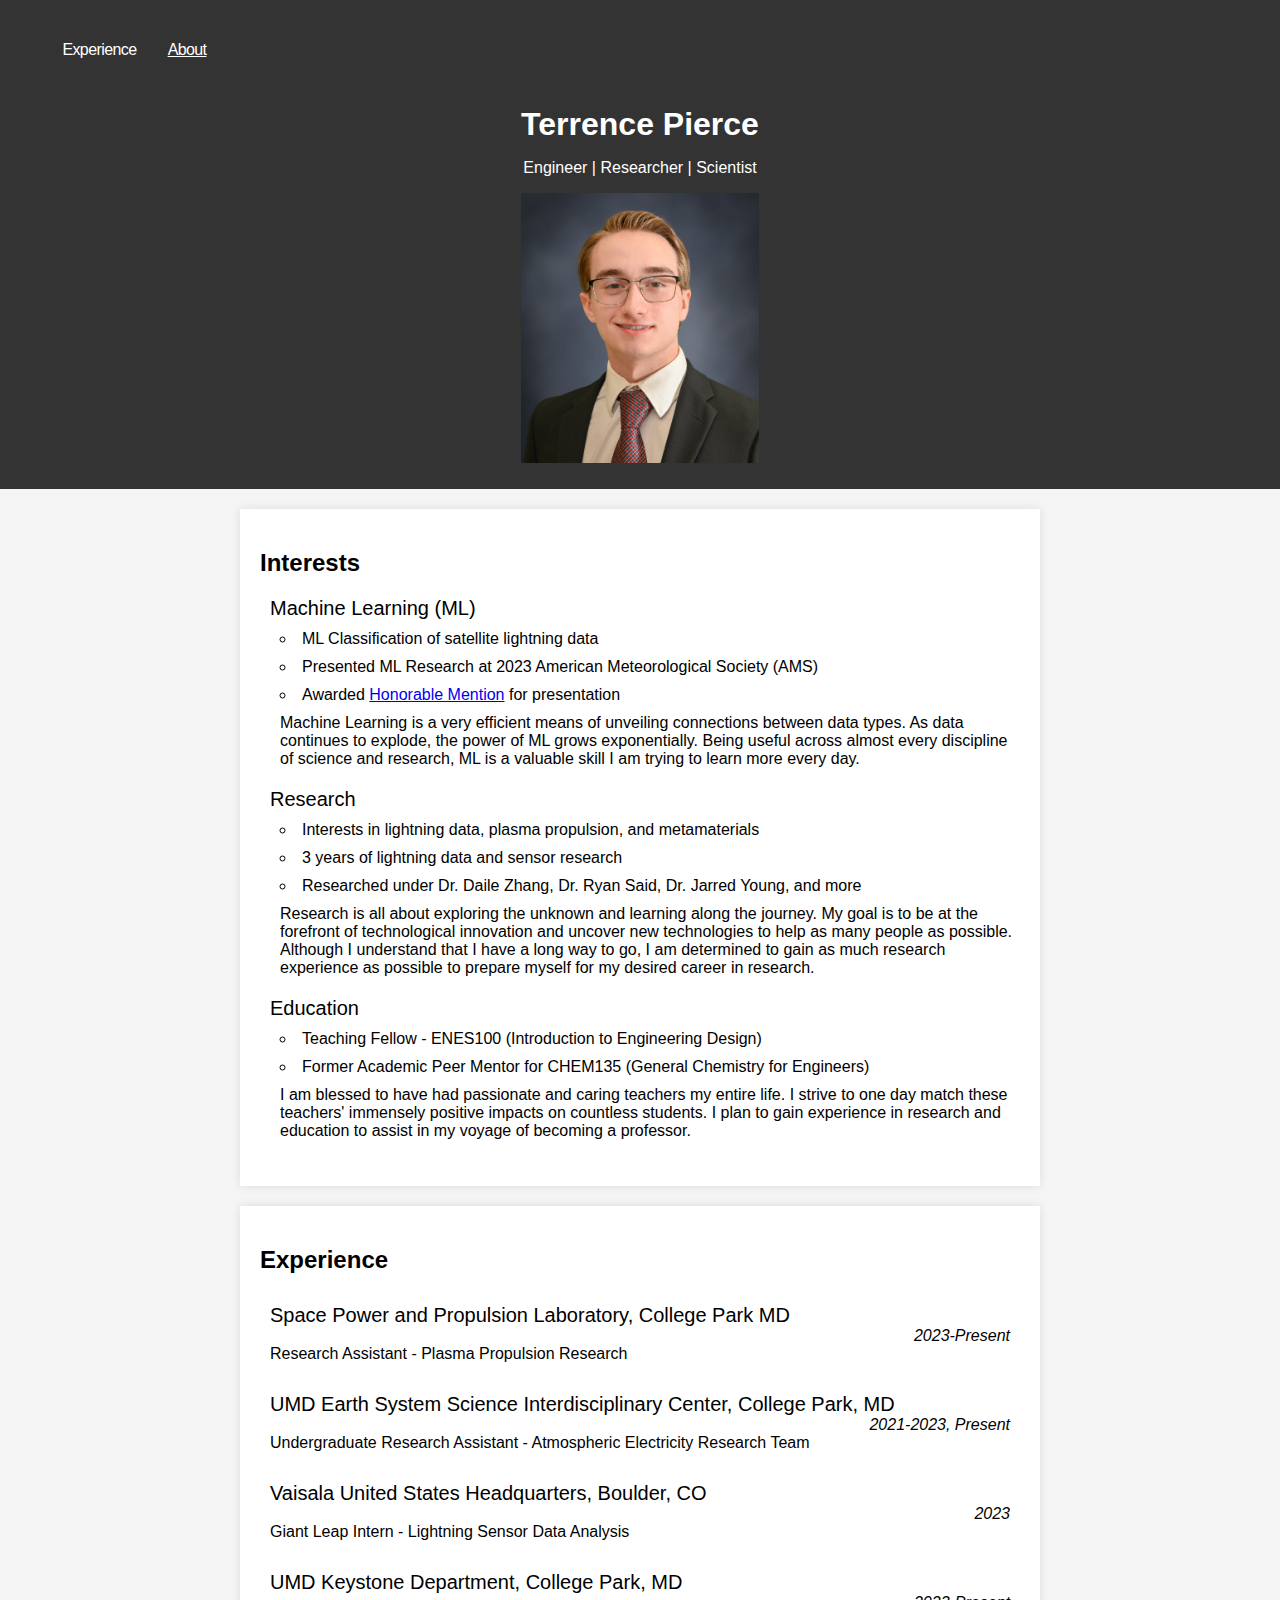
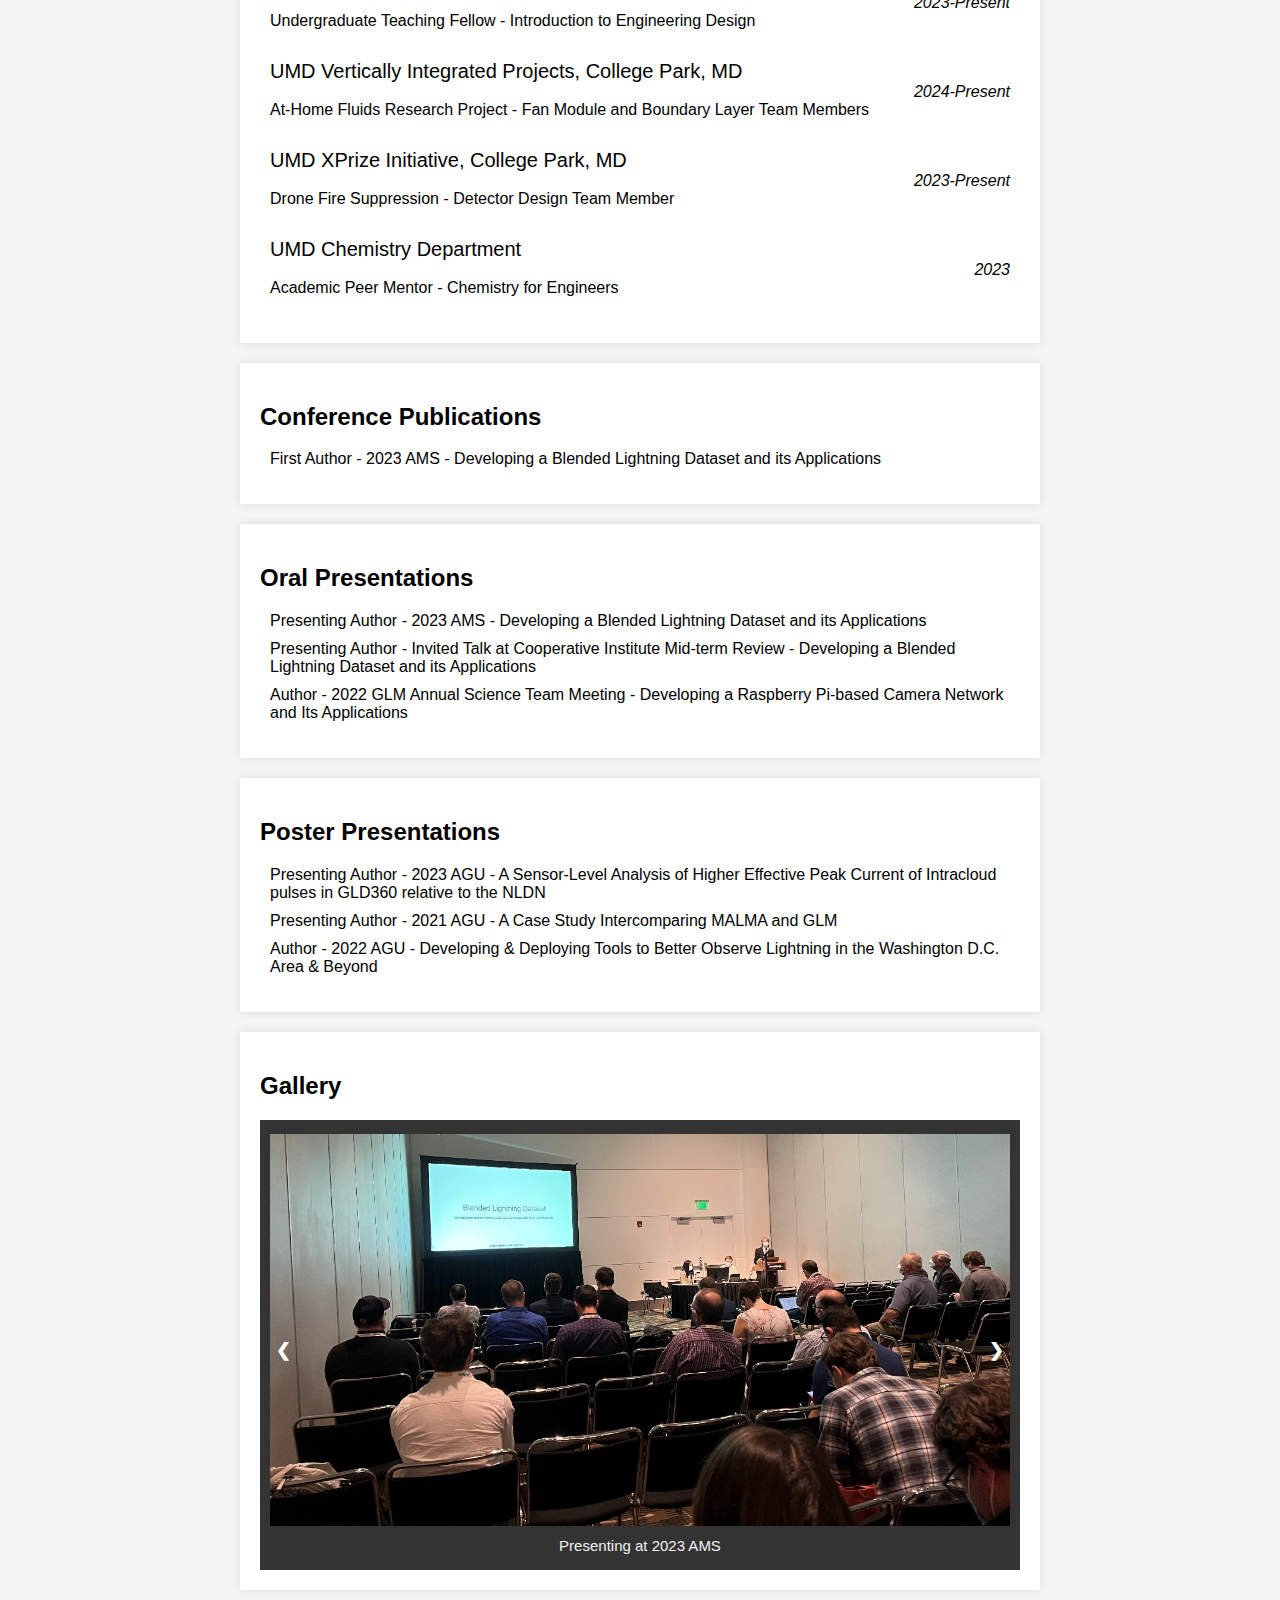
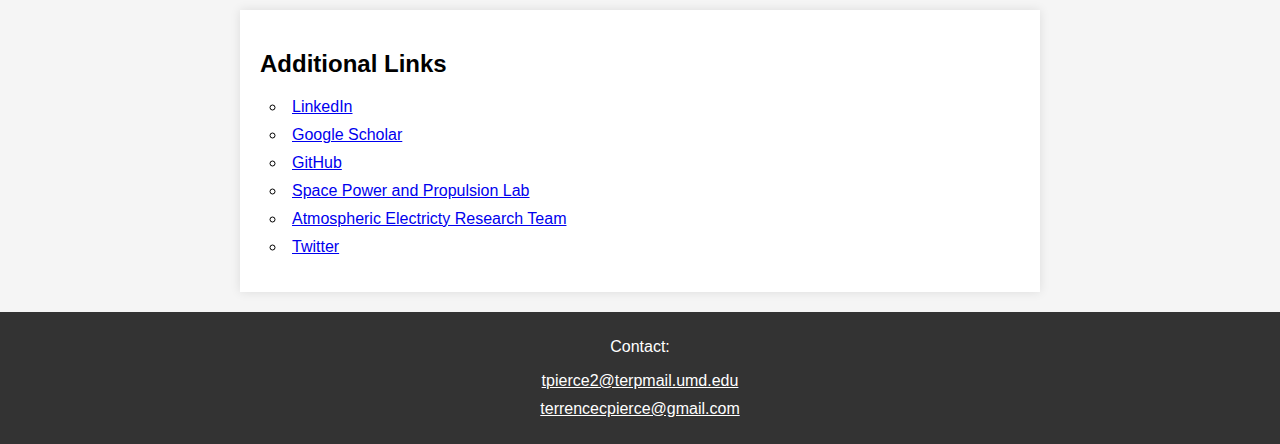
==== index.html @ 2cc537c8 "Menu" ====
<!DOCTYPE html>
<html lang="en">
    <head>
        <meta charset="UTF-8">
        <link href="Images/Lightmode_TPGear.png" rel="shortcut icon"
            type="image/x-icon" media="(prefers-color-scheme: light)">
        <link href="Images/TPGear_darkmode.png" rel="shortcut icon"
            type="image/x-icon" media="(prefers-color-scheme: dark)">

        <meta name="viewport" content="width=device-width, initial-scale=1.0">
        <link rel="stylesheet" href="styles.css">
        <title>Terrence Pierce - Home Page</title>
        <meta NAME="description"
            CONTENT="I am a researcher with 3 years of experience and over 4 years of industry-level coding experience pursuing my B.S. in Mechanical Engineering.">
        <meta property="og:site_name" content="Terrence Pierce" />
        <meta property="og:url" content="https://www.TerrencePierce.com" />
        <meta property="og:type" content="website" />
        <meta name="title" property="og:title"
            content="Terrence Pierce - Home Page" />
        <meta name="image" property="og:image"
            content="https://TerrencePierce.com/Images/Terrence-Pierce-Headshot.JPG" />
        <meta name="image" property="og:image:secure_url"
            content="https://TerrencePierce.com/Images/Terrence-Pierce-Headshot.JPG" />
        <meta property="og:image:type" content="image/png">
        <meta property="og:image:width" content="1024">
        <meta property="og:image:height" content="1024">
        <meta name="twitter:card" content="summary_large_image" />
        <!--<meta name="twitter:site" description="@username" /> -->
        <meta name="twitter:title" content="Terrence Pierce - Home Page" />
        <meta name="twitter:description"
            content="I am a researcher with 3 years of experience and over 4 years of industry-level coding experience pursuing my B.S. in Mechanical Engineering." />
        <meta name="twitter:image:src"
            content="https://TerrencePierce.com/Images/Terrence-Pierce-Headshot.JPG">
        <meta name="twitter:domain" content="https://www.TerrencePierce.com">
    </head>
    <body>

        <header>
            <div class="container">
                <div class="nav-start">
                    <nav class="menu">
                        <ul class="menu-bar">
                            <!--
                            <li>
                                <button class="nav-link dropdown-btn"
                                    data-dropdown="dropdown1"
                                    aria-haspopup="true" aria-expanded="false"
                                    aria-label="Research Projects">
                                    Research Projects
                                    <i class="bx bx-chevron-down"
                                        aria-hidden="true"></i>
                                </button>
                                <div id="dropdown1" class="dropdown">
                                    <ul role="menu">
                                        <li role="menuitem">
                                            <a class="dropdown-link"
                                                href="Research Projects/AERT.html">
                                                <div>
                                                    <span
                                                        class="dropdown-link-title">AERT</span>
                                                </div>
                                            </a>
                                        </li>
                                        <li role="menuitem">
                                            <a class="dropdown-link"
                                                href="Research Projects/Vaisala.html">
                                                <div>
                                                    <span
                                                        class="dropdown-link-title">Vaisala</span>
                                                </div>
                                            </a>
                                        </li>
                                        <li role="menuitem">
                                            <a class="dropdown-link"
                                                href="Research Projects/SPPL.html">
                                                <div>
                                                    <span
                                                        class="dropdown-link-title">SPPL</span>
                                                </div>
                                            </a>
                                        </li>
                                    </ul>

                                </div>
                            </li>
                            -->
                            <li>
                                <button class="nav-link dropdown-btn"
                                    data-dropdown="dropdown2"
                                    aria-haspopup="true" aria-expanded="false"
                                    aria-label="experience">
                                    Experience
                                    <i class="bx bx-chevron-down"
                                        aria-hidden="true"></i>
                                </button>
                                <div id="dropdown2" class="dropdown">
                                    <ul role="menu">
                                        <li>
                                            <span
                                                class="dropdown-link-title">Research Experience</span>
                                        </li>
                                        <li role="menuitem">
                                            <a class="dropdown-link"
                                                href="https://terrencepierce.com/#AERT">AERT</a>
                                        </li>
                                        <li role="menuitem">
                                            <a class="dropdown-link"
                                                href="https://terrencepierce.com/#Vaisala">Vaisala</a>
                                        </li>
                                        <li role="menuitem">
                                            <a class="dropdown-link"
                                                href="https://terrencepierce.com/#SPPL">SPPL</a>
                                        </li>
                                        <li role="menuitem">
                                            <a class="dropdown-link"
                                                href="https://terrencepierce.com/#VIP">VIP Fluids Project</a>
                                        </li>
                                        <li role="menuitem">
                                            <a class="dropdown-link"
                                                href="https://terrencepierce.com/#XPrize">XPrize</a>
                                        </li>
                                    </ul>
                                    <ul role="menu">
                                        <li>
                                            <span
                                                class="dropdown-link-title">Leadership Experience</span>
                                        </li>
                                        <li role="menuitem">
                                            <a class="dropdown-link"
                                                href="https://terrencepierce.com/#ENES100 TF">ENES100 TF</a>
                                        </li>
                                        <li role="menuitem">
                                            <a class="dropdown-link"
                                                href="https://terrencepierce.com/#AMP">CHEM135 AMP</a>
                                        </li>
                                    </ul>
                                </div>
                            </li>
                            <li><a class="nav-link" href="https://terrencepierce.com/about">About</a></li>
                        </ul>
                    </nav>
                </div>

                <div class="nav-end">
                    <button id="hamburger" aria-label="hamburger"
                        aria-haspopup="true" aria-expanded="false">
                        <!-- <i class="bx bx-menu" aria-hidden="true"></i> -->
                        <div id="menuToggle">

                            <input type="checkbox" />
                            
                            <span></span>
                            <span></span>
                            <span></span>
                    </button>
                </div>
            </div>
        </header>

        <div class="div-header">
            <h1>Terrence Pierce</h1>
            <p>Engineer | Researcher | Scientist</p>
            <img class="headshot" src="Images/Terrence-Pierce-Headshot.JPG"
                alt="Headshot">
        </div>

        <section id="interests">
            <h2>Interests</h2>
            <div class="div-container">
                <ul>
                    <li>
                        <div class="int-section">
                            <div class="int-topic section-subheader">Machine
                                Learning (ML)</div>
                            <div class="int-bullets">
                                <div class="div-container bullet-container">
                                    <ul>
                                        <li class="bullet">ML Classification of
                                            satellite lightning data</li>
                                        <li class="bullet">Presented ML Research
                                            at 2023 American Meteorological
                                            Society (AMS)</li>
                                        <li class="bullet">Awarded <a
                                                href="https://webhost.essic.umd.edu/freshman-terrence-pierce-selected-as-honorable-mention-at-the-ams/"
                                                target="_blank"
                                                rel="noopener noreferrer">Honorable
                                                Mention</a> for
                                            presentation</li>
                                    </ul>
                                </div>
                            </div>
                            <div class="int-description">Machine Learning is a
                                very efficient means of unveiling connections
                                between data types. As data continues to
                                explode, the power of ML grows exponentially.
                                Being useful across almost every discipline of
                                science and research, ML is a valuable skill I
                                am trying to learn more every day.</div>
                        </div></li>
                    <li><div class="int-section">
                            <div class="int-topic section-subheader">
                                Research</div>
                            <div class="int-bullets">
                                <div class="div-container bullet-container">
                                    <ul>
                                        <li class="bullet">Interests in
                                            lightning data, plasma propulsion,
                                            and metamaterials</li>
                                        <li class="bullet">3 years of lightning
                                            data and sensor research</li>
                                        <li class="bullet">Researched under Dr.
                                            Daile Zhang, Dr. Ryan Said, Dr.
                                            Jarred Young, and more</li>
                                    </ul>
                                </div>
                            </div>
                            <div class="int-description">
                                Research is all about exploring the unknown and
                                learning along the journey. My goal is to be at
                                the forefront of technological innovation and
                                uncover new technologies to help as many people
                                as possible. Although I understand that I have a
                                long way to go, I am determined to gain as much
                                research experience as possible to prepare
                                myself for my desired career in research.
                            </div>
                        </div></li>
                    <li><div class="int-section">
                            <div
                                class="int-topic section-subheader">Education</div>
                            <div class="int-bullets">
                                <div class="div-container bullet-container">
                                    <ul>
                                        <li class="bullet">Teaching Fellow -
                                            ENES100 (Introduction to Engineering
                                            Design)</li>
                                        <li class="bullet">Former Academic Peer
                                            Mentor for CHEM135 (General
                                            Chemistry for Engineers)</li>
                                    </ul>
                                </div>
                            </div>
                            <div class="int-description">I am blessed to have
                                had passionate and caring teachers my entire
                                life. I strive to one day match these teachers'
                                immensely positive impacts on countless
                                students. I plan to gain experience in research
                                and education to assist in my voyage of becoming
                                a professor. </div>
                        </div></li>
                </ul>
            </div>
        </section>

        <section id="experience">
            <h2>Experience</h2>
            <ul>
                <li>
                    <div class="exp-section">
                        <div class="exp-location section-subheader" id = "SPPL">Space Power
                            and Propulsion
                            Laboratory, College Park MD</div>
                        <div class="exp-date"> 2023-Present </div>
                        <div class="exp-title">Research Assistant - Plasma
                            Propulsion Research </div>
                    </div></li>
                <li>
                    <div class="exp-section">
                        <div class="exp-location section-subheader" id = "AERT">UMD Earth
                            System Science
                            Interdisciplinary Center, College
                            Park, MD</div>
                        <div class="exp-date">2021-2023, Present </div>
                        <div class="exp-title">Undergraduate Research
                            Assistant
                            - Atmospheric Electricity
                            Research Team</div></div></li>
                <li>
                    <div class="exp-section">
                        <div class="exp-location section-subheader" id = "Vaisala">Vaisala
                            United States
                            Headquarters, Boulder, CO </div>
                        <div class="exp-date">2023 </div>
                        <div class="exp-title">Giant Leap Intern - Lightning
                            Sensor
                            Data Analysis</div></div></li>
                <li><div class="exp-section">
                        <div class="exp-location section-subheader" id = "ENES100 TF">UMD
                            Keystone Department, College
                            Park, MD</div> <div
                            class="exp-date">2023-Present
                        </div>
                        <div class="exp-title">Undergraduate Teaching Fellow
                            -
                            Introduction to Engineering
                            Design </div></div></li>
                <li><div class="exp-section">
                        <div class="exp-location section-subheader" id = "VIP">UMD
                            Vertically Integrated
                            Projects, College Park, MD</div>
                        <div class="exp-date">2024-Present</div>
                        <div class="exp-title">At-Home Fluids Research
                            Project -
                            Fan
                            Module and Boundary
                            Layer Team Members</div></div></li>
                <li><div class="exp-section">
                        <div class="exp-location section-subheader" id = "XPrize">UMD
                            XPrize Initiative, College
                            Park, MD</div>
                        <div class="exp-date">2023-Present</div>
                        <div class="exp-title">Drone Fire Suppression -
                            Detector
                            Design Team Member</div></div></li>
                <li><div class="exp-section">
                        <div class="exp-location section-subheader" id = "AMP">UMD
                            Chemistry Department</div>
                        <div class="exp-date">2023</div>
                        <div class="exp-title">Academic Peer Mentor -
                            Chemistry
                            for
                            Engineers</div> </div></li>
                <!-- Add more as needed -->
            </ul>
        </section>

        <section id="Conference Publications">
            <h2>Conference Publications</h2>
            <div class="div-container">
                <ul>
                    <li>First Author - 2023 AMS - Developing a Blended Lightning
                        Dataset and its Applications</li>
                    <!-- Add more as needed -->
                </ul>
            </div>
        </section>

        <section id="Oral Presentations">
            <h2>Oral Presentations</h2>
            <div class="div-container">
                <ul>
                    <li>Presenting Author - 2023 AMS - Developing a Blended
                        Lightning Dataset and its Applications</li>
                    <li>Presenting Author - Invited Talk at Cooperative
                        Institute
                        Mid-term Review - Developing a Blended Lightning Dataset
                        and
                        its Applications</li>
                    <li>Author - 2022 GLM Annual Science Team Meeting -
                        Developing a
                        Raspberry Pi-based Camera Network and Its
                        Applications</li>
                    <!-- Add more as needed -->
                </ul>
            </div>
        </section>

        <section id="Poster Presentations">
            <h2>Poster Presentations</h2>
            <div class="div-container">
                <ul>
                    <li>Presenting Author - 2023 AGU - A Sensor-Level Analysis
                        of
                        Higher Effective Peak Current of Intracloud pulses in
                        GLD360
                        relative to the NLDN</li>
                    <li>Presenting Author - 2021 AGU - A Case Study
                        Intercomparing
                        MALMA and GLM</li>
                    <li>Author - 2022 AGU - Developing & Deploying Tools to
                        Better
                        Observe Lightning in the Washington D.C. Area &
                        Beyond</li>
                    <!-- Add more as needed -->
                </ul>
            </div>
        </section>

        <section id="gallery">
            <h2>Gallery</h2>
            <div class="slideshow-container">

                <div class="mySlides fade">
                    <div class="gallery-img-container">
                        <img class="gallery-img"
                            src="Images/terrence-pierce-presenting.jpg"></div>

                    <div class="gallery-text">Presenting at 2023 AMS</div>
                </div>

                <div class="mySlides fade">
                    <div class="gallery-img-container">

                        <img class="gallery-img"
                            src="Images/Terrence-Pierce-Motor-Working.jpg"></div>
                    <div class="gallery-text">Working on Motors for
                        OTV</div>
                </div>

                <div class="mySlides fade">
                    <div class="gallery-img-container">

                        <img class="gallery-img"
                            src="Images/Team-Elephante-Robot.jpg"></div>
                    <div class="gallery-text">Water Mission Over Terrain
                        Vehicle</div>
                </div>

                <div class="mySlides fade">
                    <div class="gallery-img-container">

                        <img class="gallery-img"
                            src="Images/Terrence-Pierce-Dynamics.jpg"></div>
                    <div class="gallery-text">Making Physical Model in
                        Dynamics</div>
                </div>

                <div class="mySlides fade">
                    <div class="gallery-img-container">
                        <img class="gallery-img"
                            src="Images/Fluids-Manometer.jpg"></div>
                    <div class="gallery-text">Reading a Manometer for Fluids
                        Research</div>
                </div>

                <a class="prev" onclick="plusSlides(-1)">❮</a>
                <a class="next" onclick="plusSlides(1)">❯</a>

            </div>
        </section>

        <section id="Additional Links">
            <h2>Additional Links</h2>
            <div class="div-container bullet-container">
                <ul>
                    <li class="bullet"><a
                            href="https://www.linkedin.com/in/terrence-pierce/"
                            target="_blank"
                            rel="noopener noreferrer">LinkedIn</a></li>
                    <li class="bullet"><a
                            href="https://scholar.google.com/citations?hl=en&user=0r4bzNEAAAAJ"
                            target="_blank" rel="noopener noreferrer">Google
                            Scholar</a><br></li>
                    <li class="bullet"><a
                            href="https://github.com/TerrenceCPierce"
                            target="_blank"
                            rel="noopener noreferrer">GitHub</a></li>
                    <li class="bullet"><a
                            href="https://sppl.umd.edu/members/pierce/"
                            target="_blank" rel="noopener noreferrer">Space
                            Power
                            and
                            Propulsion Lab</a></li>
                    <li class="bullet"><a
                            href="https://lightningdev.umd.edu/aert/Members.html"
                            target="_blank"
                            rel="noopener noreferrer">Atmospheric
                            Electricty Research Team</a></li>
                    <li class="bullet"><a
                            href="https://twitter.com/TerrenceCPierce"
                            target="_blank"
                            rel="noopener noreferrer">Twitter</a></li>
                </ul>
            </div>

            <!-- Add more as needed -->
        </section>

        <footer>
            <p>Contact:
                <ul>
                    <li><a href="#" class="crypted"
                            data-name="tpierce2"
                            data-domain="terpmail.umd"
                            data-tld="edu"
                            onclick="window.location.href = 'mailto:' + this.dataset.name + '@' + this.dataset.domain + '.' + this.dataset.tld; return false;"></a></li>

                    <li><a href="#" class="crypted"
                            data-name="terrencecpierce"
                            data-domain="gmail"
                            data-tld="com"
                            onclick="window.location.href = 'mailto:' + this.dataset.name + '@' + this.dataset.domain + '.' + this.dataset.tld; return false;"></a></li>
                </ul>
            </p>
        </footer>

    </body>
</html>

<script>
    let slideIndex = 1;
    showSlides(slideIndex);
    
    function plusSlides(n) {
      showSlides(slideIndex += n);
    }
    
    function currentSlide(n) {
      showSlides(slideIndex = n);
    }
    
    function showSlides(n) {
      let i;
      let slides = document.getElementsByClassName("mySlides");
      let dots = document.getElementsByClassName("dot");
      if (n > slides.length) {slideIndex = 1}    
      if (n < 1) {slideIndex = slides.length}
      for (i = 0; i < slides.length; i++) {
        slides[i].style.display = "none";  
      }
      for (i = 0; i < dots.length; i++) {
        dots[i].className = dots[i].className.replace(" active", "");
      }
      slides[slideIndex-1].style.display = "flex";  
      dots[slideIndex-1].className += " active";
    }
    </script>
<script>
        const dropdownBtn = document.querySelectorAll(".dropdown-btn");
const dropdown = document.querySelectorAll(".dropdown");
const hamburgerBtn = document.getElementById("hamburger");
const navMenu = document.querySelector(".menu");
const links = document.querySelectorAll(".dropdown a");

function setAriaExpandedFalse() {
  dropdownBtn.forEach((btn) => btn.setAttribute("aria-expanded", "false"));
}

function closeDropdownMenu() {
  dropdown.forEach((drop) => {
    drop.classList.remove("active");
    drop.addEventListener("click", (e) => e.stopPropagation());
  });
}

function toggleHamburger() {
  navMenu.classList.toggle("show");
}

dropdownBtn.forEach((btn) => {
  btn.addEventListener("click", function (e) {
    const dropdownIndex = e.currentTarget.dataset.dropdown;
    const dropdownElement = document.getElementById(dropdownIndex);

    dropdownElement.classList.toggle("active");
    dropdown.forEach((drop) => {
      if (drop.id !== btn.dataset["dropdown"]) {
        drop.classList.remove("active");
      }
    });
    e.stopPropagation();
    btn.setAttribute(
      "aria-expanded",
      btn.getAttribute("aria-expanded") === "false" ? "true" : "false"
    );
  });
});

// close dropdown menu when the dropdown links are clicked
links.forEach((link) =>
  link.addEventListener("click", () => {
    closeDropdownMenu();
    setAriaExpandedFalse();
    toggleHamburger();
  })
);

// close dropdown menu when you click on the document body
document.documentElement.addEventListener("click", () => {
  closeDropdownMenu();
  setAriaExpandedFalse();
});

// close dropdown when the escape key is pressed
document.addEventListener("keydown", (e) => {
  if (e.key === "Escape") {
    closeDropdownMenu();
    setAriaExpandedFalse();
  }
});

// toggle hamburger menu
hamburgerBtn.addEventListener("click", toggleHamburger);

//https://codepen.io/evavic44/pen/QWZYEPQ
    </script>
---- styles.css ----
body {
    font-family: Arial, sans-serif;
    margin: 0;
    padding: 0;
    background-color: #f5f5f5;
}

header {
    background-color: #333;
    color: white;
    text-align: center;
}

.div-header{
    background-color: #333;
    color: white;
    text-align: center;
    padding: 1em;
}

h1 {
    margin: 0;
}

section {
    max-width: 800px;
    margin: 20px auto;
    padding: 20px;
    background-color: white;
    box-shadow: 0 0 10px rgba(0, 0, 0, 0.1);
}

ul {
    list-style-type: none;
    padding: 0;
}

li {
    margin-bottom: 10px;
}

footer {
    text-align: center;
    padding: 10px;
    background-color: #333;
    color: white;
}

img {
    max-width: 100%;
    height: auto;
    margin-bottom: 10px;
}

.headshot {
    max-height: 30vh;
}

div.scroll-container {
    background-color: #333;
    overflow: auto;
    white-space: nowrap;
    padding: 10px;
    max-height: 800px;
    height: 50vh;
}

div.scroll-container img {
    padding: 10px;
    height: 100%;
}

div.exp-section {
    padding: 10px;

}

div.section-subheader {
    font-size: 1.25rem;
    font-weight: 500;
}

div.exp-date {
    font-style: italic;
    text-align: right;
}

.crypted:after {
    content: attr(data-name) "@" attr(data-domain) "." attr(data-tld);
    color: white;
    text-decoration: underline;
    text-decoration-color: rgb(255, 255, 255);

}

* {
    box-sizing: border-box
}

.mySlides {
    display: none;
    justify-content: center;
    height: 100%;
    padding: 10px;
}

img {
    vertical-align: middle;
}

/* Slideshow container */
.slideshow-container {
    width: 100%;
    max-width: 1000px;
    position: relative;
    background-color: #333;
    white-space: nowrap;
    max-height: 800px;
    height: 50vh;
}

/* Next & previous buttons */
.prev,
.next {
    cursor: pointer;
    position: absolute;
    top: 50%;
    width: auto;
    padding: 16px;
    margin-top: -22px;
    color: white;
    font-weight: bold;
    font-size: 18px;
    transition: 0.6s ease;
    border-radius: 0 3px 3px 0;
    user-select: none;
}

/* Position the "next button" to the right */
.next {
    right: 0;
    border-radius: 3px 0 0 3px;
}

/* On hover, add a black background color with a little bit see-through */
.prev:hover,
.next:hover {
    background-color: rgba(0, 0, 0, 0.8);
}

/* Caption text */
.gallery-text {
    color: #f2f2f2;
    font-size: 15px;
    padding: 8px 12px;
    position: absolute;
    bottom: 8px;
    width: 100%;
    text-align: center;
}

/* Number text (1/3 etc) */
.numbertext {
    color: #f2f2f2;
    font-size: 12px;
    padding: 8px 12px;
    position: absolute;
    top: 0;
}

/* The dots/bullets/indicators */
.dot {
    cursor: pointer;
    height: 15px;
    width: 15px;
    margin: 0 2px;
    background-color: #bbb;
    border-radius: 50%;
    display: inline-block;
    transition: background-color 0.6s ease;
}

.active,
.dot:hover {
    background-color: #717171;
}

/* Fading animation */
.fade {
    animation-name: fade;
    animation-duration: 1.5s;
}

@keyframes fade {
    from {
        opacity: .4
    }

    to {
        opacity: 1
    }
}

/* On smaller screens, decrease text size */
@media only screen and (max-width: 300px) {

    .prev,
    .next,
    .text {
        font-size: 11px
    }
}

.gallery-img {
    object-fit: contain;
    max-width: 100%;
    height: 100%;
    margin: 0;
}

.gallery-img-container{
    margin-bottom: 30px;
    text-align: center;
}

.bullet{
    list-style-type: circle;
    list-style-position: inside;

}

.div-container {
    padding-left: 10px;
}
/*
.bullet-container {
    padding-left: 25px;
}
*/

.int-topic {
    padding-bottom: 10px;
}

.int-section {
    padding-bottom: 10px
}

.int-description{
    padding-left: 10px;
}

.container {
    display: flex;
    align-items: center;
    justify-content: space-between;
    column-gap: 2rem;
    height: 90px;
    padding: 1.2rem 3rem 0rem 3rem;
  }
  
  .menu {
    position: relative;
    background: var(--white);
  }
  
  .menu-bar li:first-child .dropdown {
    flex-direction: initial;
  }
  
  .menu-bar li:first-child ul:nth-child(1) {
    border-right: var(--border);
  }
  
  .menu-bar li:nth-child(n + 2) ul:nth-child(1) {
    border-bottom: var(--border);
  }
  
  .menu-bar .dropdown-link-title {
    font-weight: 600;
  }
  
  .menu-bar .nav-link {
    font-size: 1rem;
    font-weight: 500;
    letter-spacing: -0.6px;
    padding: 0.3rem;
    min-width: 60px;
    margin: 0 0.6rem;
    background-color: #333;
    color:white;
    border-radius: 4px;
    border-color: white
  }
  
  .menu-bar .nav-link:hover,
  .dropdown-link:hover {
    color: var(--primary-color);
  }
  
  .nav-start,
  .nav-end,
  .menu-bar,
  .right-container,
  .right-container .search {
    display: flex;
    align-items: center;
  }
  
  .dropdown {
    display: flex;
    flex-direction: column;
    background-color: var(--white);
    border-radius: 10px;
    position: absolute;
    top: 36px;
    z-index: 1;
    visibility: hidden;
    opacity: 0;
    transform: scale(0.97) translateX(-5px);
    transition: 0.1s ease-in-out;
    box-shadow: var(--shadow);
  }
  
  .dropdown.active {
    visibility: visible;
    opacity: 1;
    transform: scale(1) translateX(10px);
  }
  
  .dropdown ul {
    display: flex;
    flex-direction: column;
    gap: 0.5rem;
    padding: 1.2rem;
    font-size: 0.95rem;
  }
  
  .dropdown-btn {
    display: flex;
    align-items: center;
    justify-content: space-between;
    gap: 0.15rem;
  }
  
  .dropdown-link {
    display: flex;
    gap: 0.5rem;
    padding: 0.5rem 0;
    border-radius: 7px;
    transition: 0.1s ease-in-out;
  }
  
  .dropdown-link p {
    font-size: 0.8rem;
    color: var(--medium-grey);
  }
  
  .right-container {
    display: flex;
    align-items: center;
    column-gap: 1rem;
  }
  
  .right-container .search {
    position: relative;
  }
  
  .right-container img {
    border-radius: 50%;
  }
  
  .search input {
    background-color: var(--ash);
    border: none;
    border-radius: 6px;
    padding: 0.7rem;
    padding-left: 2.4rem;
    font-size: 16px;
    width: 100%;
    border: var(--border);
  }
  
  .search .bx-search {
    position: absolute;
    left: 10px;
    top: 50%;
    font-size: 1.3rem;
    transform: translateY(-50%);
    opacity: 0.6;
  }
  
  #hamburger {
    display: none;
    padding: 0.1rem;
    margin-left: 1rem;
    font-size: 1.9rem;
  }
  
  @media (max-width: 1100px) {
    #hamburger {
      display: block;
    }
  
    .container {
      padding: 1.2rem;
    }
  
    .menu {
      display: none;
      position: absolute;
      top: 87px;
      left: 0;
      min-height: 100vh;
      width: 100vw;
    }
  
    .menu-bar li:first-child ul:nth-child(1) {
      border-right: none;
      border-bottom: var(--border);
    }
  
    .dropdown {
      display: none;
      min-width: 100%;
      border: none !important;
      border-radius: 5px;
      position: static;
      top: 0;
      left: 0;
      visibility: visible;
      opacity: 1;
      transform: none;
      box-shadow: none;
    }
  
    .menu.show,
    .dropdown.active {
      display: block;
    }
  
    .dropdown ul {
      padding-left: 0.3rem;
    }
  
    .menu-bar {
      display: flex;
      flex-direction: column;
      align-items: stretch;
      row-gap: 1rem;
      padding: 0rem 1rem 0rem 1rem;
      margin: 0px;
      background-color: #333;
    }
  
    .menu-bar .nav-link {
      display: flex;
      justify-content: space-between;
      width: 100%;
      font-weight: 600;
      font-size: 1.2rem;
      margin: 0;
    }
  
    .menu-bar li:first-child .dropdown {
      min-width: 100%;
    }
  
    .menu-bar > li:not(:last-child) {
      padding-bottom: 0.5rem;
      border-bottom: var(--border);
    }
  }
  
  @media (max-width: 600px) {
    .right-container {
      display: none;
    }
  }

  button {
    border: none;
    background-color: transparent;
    cursor: pointer;
    color: inherit;
  }
  
  .btn {
    display: block;
    background-color: var(--primary-color);
    color: var(--white);
    text-align: center;
    padding: 0.6rem 1.4rem;
    font-size: 1rem;
    font-weight: 500;
    border-radius: 5px;
  }
  
  .icon {
    padding: 0.5rem;
    background-color: var(--light-grey);
    border-radius: 10px;
  }
  
  .logo {
    margin-right: 1.5rem;
  }
  
  #nav-menu {
    border-bottom: var(--border);
  }

  li[role = menuitem]{
    background-color: white;
    border-radius: 4px;
    padding: 5px;
  }

  .dropdown{
    background-color: #333;
  }

  #menuToggle span
{
  display: block;
  width: 33px;
  height: 4px;
  margin-bottom: 5px;
  position: relative;
  
  background: white;
  border-radius: 3px;
  
  z-index: 1;
  
  transform-origin: 4px 0px;
  
  transition: transform 0.5s cubic-bezier(0.77,0.2,0.05,1.0),
              background 0.5s cubic-bezier(0.77,0.2,0.05,1.0),
              opacity 0.55s ease;
}

#menuToggle span:first-child
{
  transform-origin: 0% 0%;
}

#menuToggle span:nth-last-child(2)
{
  transform-origin: 0% 100%;
}

/* 
 * Transform all the slices of hamburger
 * into a crossmark.
 */
#menuToggle input:checked ~ span
{
  opacity: 1;
  transform: rotate(45deg) translate(-14px, -14px);
  background: white;
}

/*
 * But let's hide the middle one.
 */
#menuToggle input:checked ~ span:nth-last-child(3)
{
  opacity: 0;
  transform: rotate(0deg) scale(0.2, 0.2);
}

/*
 * Ohyeah and the last one should go the other direction
 */
#menuToggle input:checked ~ span:nth-last-child(2)
{
  transform: rotate(-45deg) translate(-5px, 7px);
}

#menuToggle input
{
  display: block;
  width: 32px;
  height: 32px;
  position: absolute;
  top: 1.2rem;
  right: 1rem;
  
  cursor: pointer;
  
  opacity: 0; /* hide this */
  z-index: 2; /* and place it over the hamburger */
  
  -webkit-touch-callout: none;
}
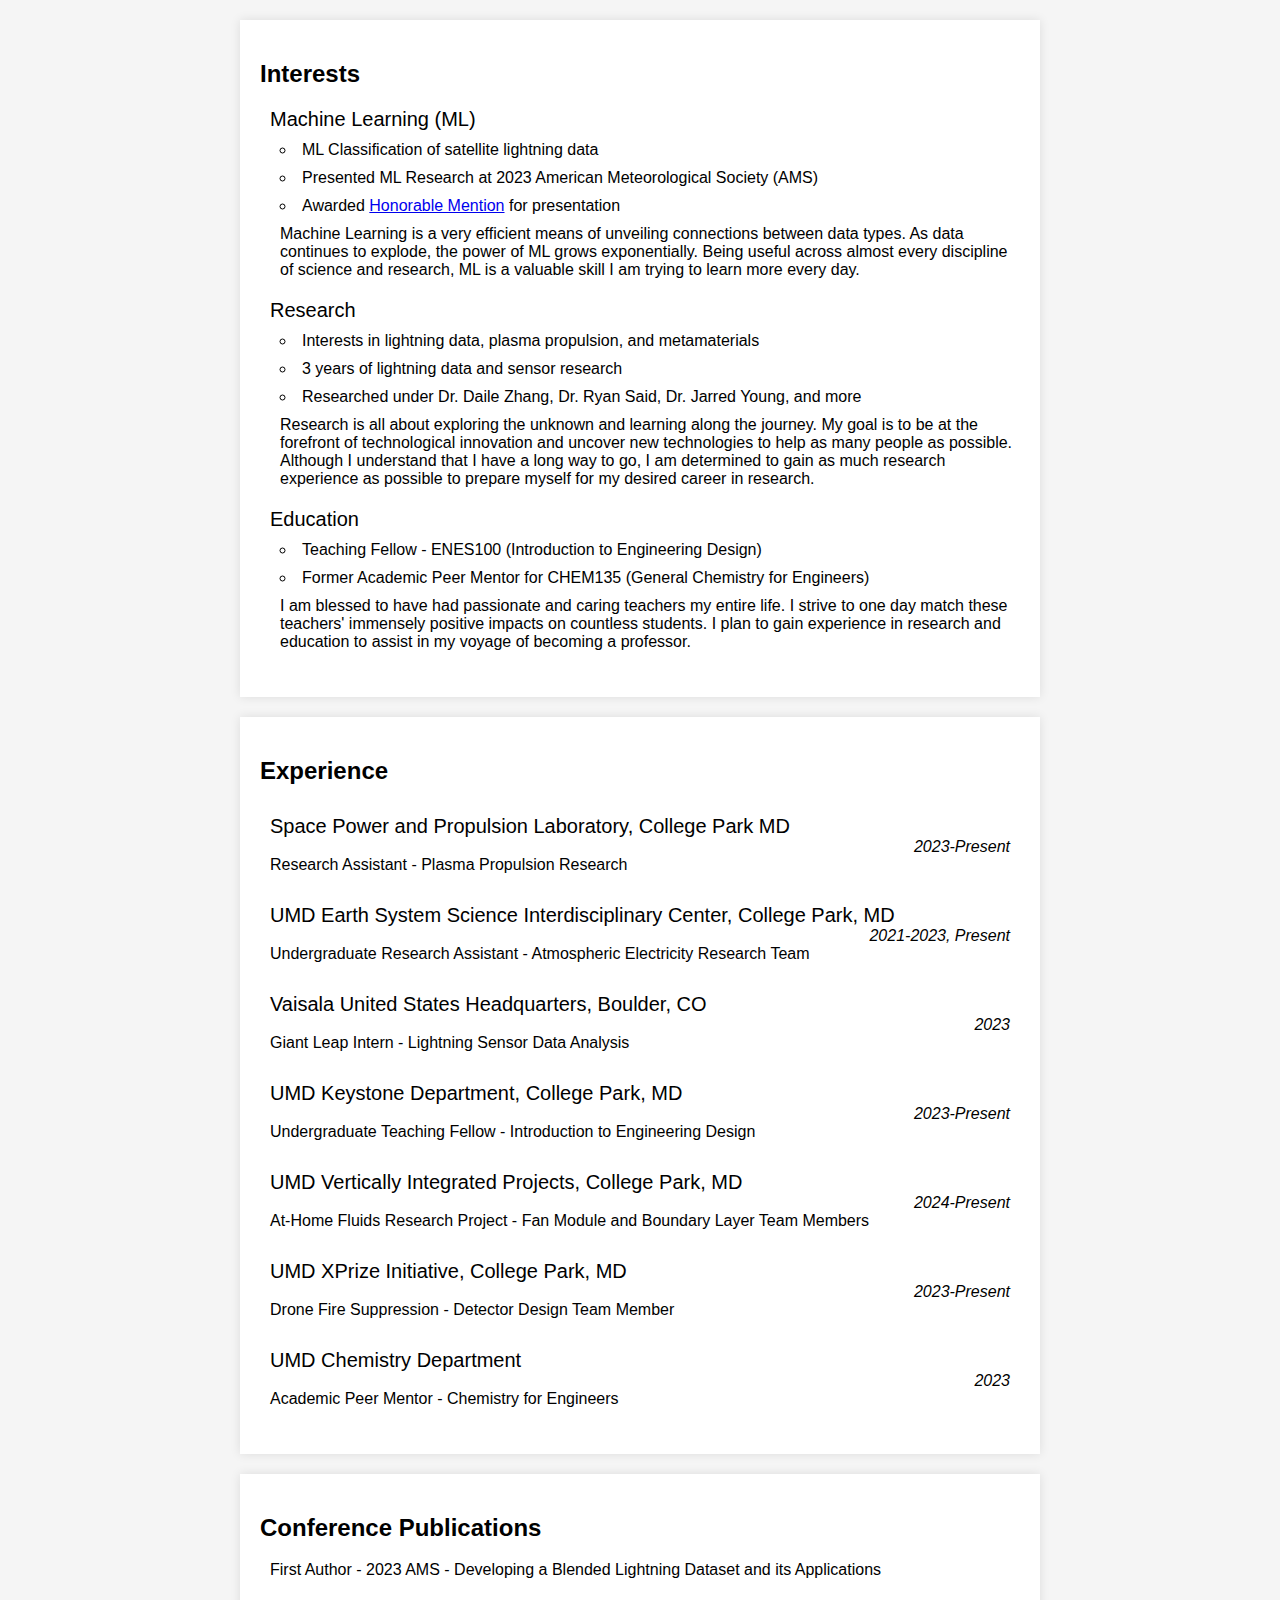
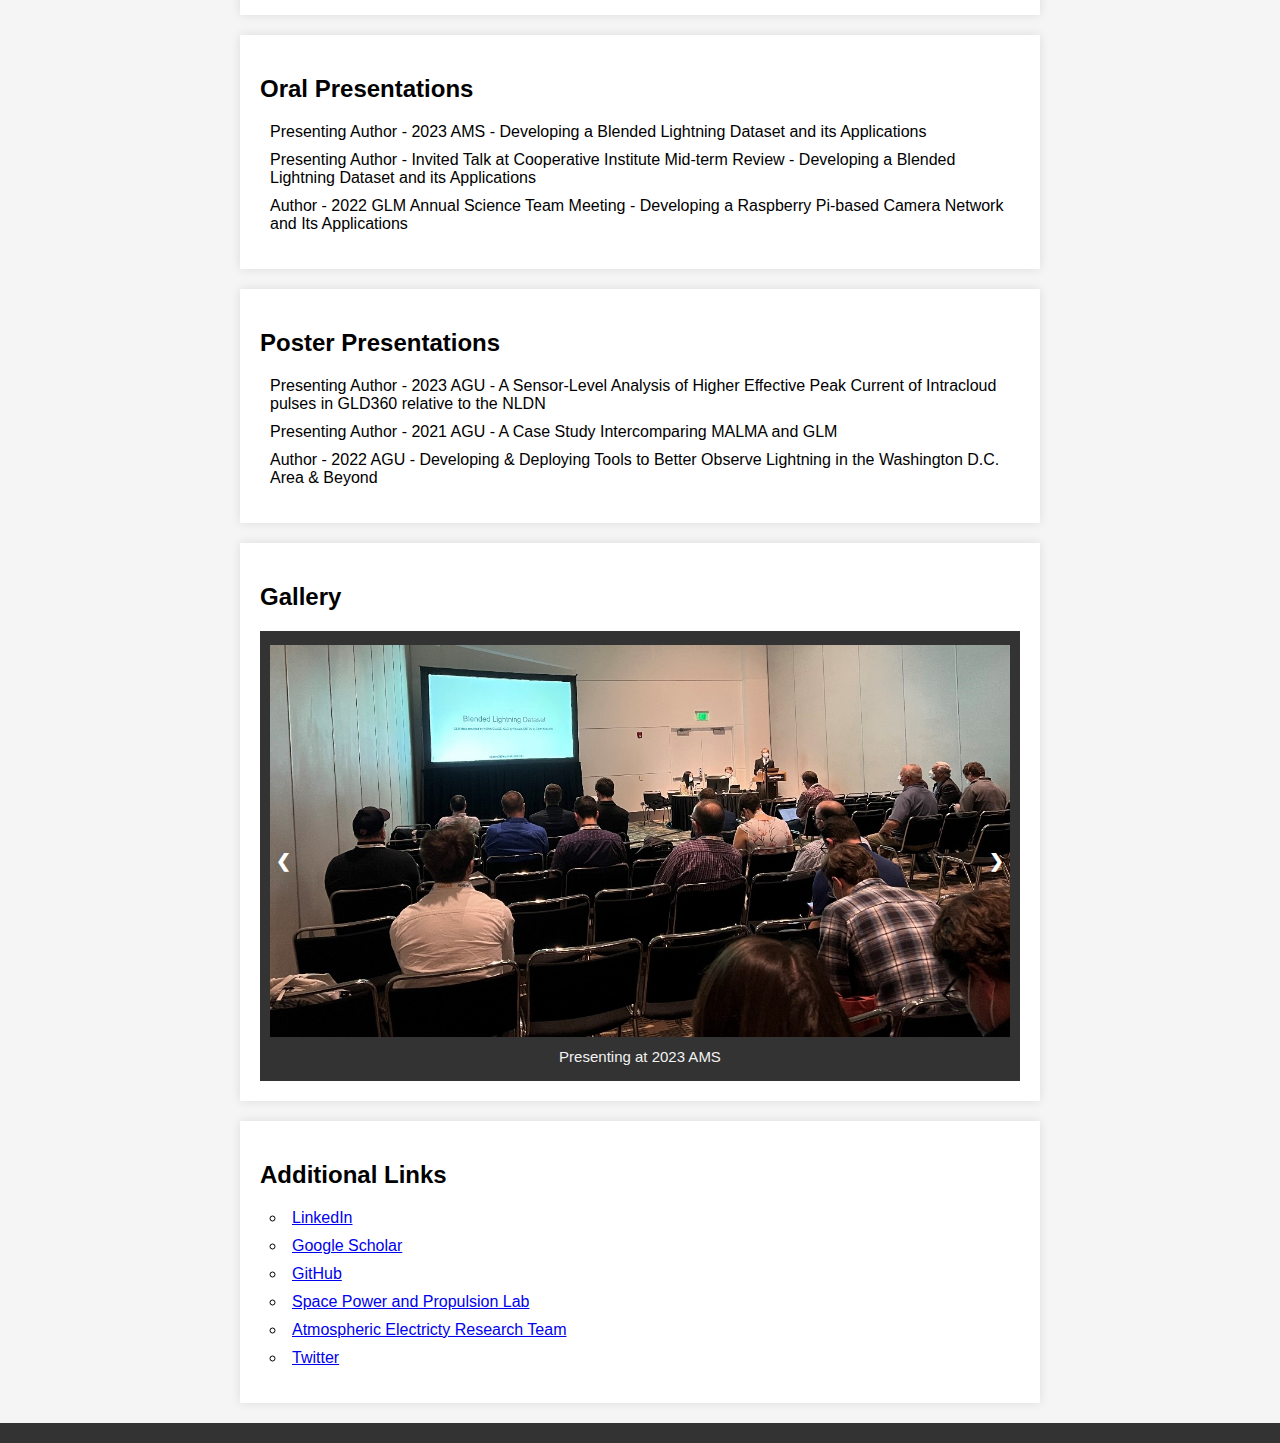
==== commit e06fcf74: "modular loading bug fix" ====
--- a/index.html
+++ b/index.html
@@ -1,6 +1,16 @@
 <!DOCTYPE html>
 <html lang="en">
     <head>
+        <title>Terrence Pierce - Home Page</title>
+        <meta property="og:site_name" content="Terrence Pierce" />
+        <meta name="title" property="og:title"
+        content="Terrence Pierce - Home Page" />
+        <meta name="twitter:title" content="Terrence Pierce - Home Page" />
+        <meta NAME="description"
+            CONTENT="I am a researcher with 3 years of experience and over 4 years of industry-level coding experience pursuing my B.S. in Mechanical Engineering.">
+        <meta name="twitter:description"
+            content="I am a researcher with 3 years of experience and over 4 years of industry-level coding experience pursuing my B.S. in Mechanical Engineering." />
+
         <meta charset="UTF-8">
         <link href="Images/Lightmode_TPGear.png" rel="shortcut icon"
             type="image/x-icon" media="(prefers-color-scheme: light)">
@@ -9,14 +19,8 @@
 
         <meta name="viewport" content="width=device-width, initial-scale=1.0">
         <link rel="stylesheet" href="styles.css">
-        <title>Terrence Pierce - Home Page</title>
-        <meta NAME="description"
-            CONTENT="I am a researcher with 3 years of experience and over 4 years of industry-level coding experience pursuing my B.S. in Mechanical Engineering.">
-        <meta property="og:site_name" content="Terrence Pierce" />
         <meta property="og:url" content="https://www.TerrencePierce.com" />
         <meta property="og:type" content="website" />
-        <meta name="title" property="og:title"
-            content="Terrence Pierce - Home Page" />
         <meta name="image" property="og:image"
             content="https://TerrencePierce.com/Images/Terrence-Pierce-Headshot.JPG" />
         <meta name="image" property="og:image:secure_url"
@@ -26,143 +30,14 @@
         <meta property="og:image:height" content="1024">
         <meta name="twitter:card" content="summary_large_image" />
         <!--<meta name="twitter:site" description="@username" /> -->
-        <meta name="twitter:title" content="Terrence Pierce - Home Page" />
-        <meta name="twitter:description"
-            content="I am a researcher with 3 years of experience and over 4 years of industry-level coding experience pursuing my B.S. in Mechanical Engineering." />
         <meta name="twitter:image:src"
             content="https://TerrencePierce.com/Images/Terrence-Pierce-Headshot.JPG">
         <meta name="twitter:domain" content="https://www.TerrencePierce.com">
     </head>
     <body>
 
-        <header>
-            <div class="container">
-                <div class="nav-start">
-                    <nav class="menu">
-                        <ul class="menu-bar">
-                            <!--
-                            <li>
-                                <button class="nav-link dropdown-btn"
-                                    data-dropdown="dropdown1"
-                                    aria-haspopup="true" aria-expanded="false"
-                                    aria-label="Research Projects">
-                                    Research Projects
-                                    <i class="bx bx-chevron-down"
-                                        aria-hidden="true"></i>
-                                </button>
-                                <div id="dropdown1" class="dropdown">
-                                    <ul role="menu">
-                                        <li role="menuitem">
-                                            <a class="dropdown-link"
-                                                href="Research Projects/AERT.html">
-                                                <div>
-                                                    <span
-                                                        class="dropdown-link-title">AERT</span>
-                                                </div>
-                                            </a>
-                                        </li>
-                                        <li role="menuitem">
-                                            <a class="dropdown-link"
-                                                href="Research Projects/Vaisala.html">
-                                                <div>
-                                                    <span
-                                                        class="dropdown-link-title">Vaisala</span>
-                                                </div>
-                                            </a>
-                                        </li>
-                                        <li role="menuitem">
-                                            <a class="dropdown-link"
-                                                href="Research Projects/SPPL.html">
-                                                <div>
-                                                    <span
-                                                        class="dropdown-link-title">SPPL</span>
-                                                </div>
-                                            </a>
-                                        </li>
-                                    </ul>
-
-                                </div>
-                            </li>
-                            -->
-                            <li>
-                                <button class="nav-link dropdown-btn"
-                                    data-dropdown="dropdown2"
-                                    aria-haspopup="true" aria-expanded="false"
-                                    aria-label="experience">
-                                    Experience
-                                    <i class="bx bx-chevron-down"
-                                        aria-hidden="true"></i>
-                                </button>
-                                <div id="dropdown2" class="dropdown">
-                                    <ul role="menu">
-                                        <li>
-                                            <span
-                                                class="dropdown-link-title">Research Experience</span>
-                                        </li>
-                                        <li role="menuitem">
-                                            <a class="dropdown-link"
-                                                href="https://terrencepierce.com/#AERT">AERT</a>
-                                        </li>
-                                        <li role="menuitem">
-                                            <a class="dropdown-link"
-                                                href="https://terrencepierce.com/#Vaisala">Vaisala</a>
-                                        </li>
-                                        <li role="menuitem">
-                                            <a class="dropdown-link"
-                                                href="https://terrencepierce.com/#SPPL">SPPL</a>
-                                        </li>
-                                        <li role="menuitem">
-                                            <a class="dropdown-link"
-                                                href="https://terrencepierce.com/#VIP">VIP Fluids Project</a>
-                                        </li>
-                                        <li role="menuitem">
-                                            <a class="dropdown-link"
-                                                href="https://terrencepierce.com/#XPrize">XPrize</a>
-                                        </li>
-                                    </ul>
-                                    <ul role="menu">
-                                        <li>
-                                            <span
-                                                class="dropdown-link-title">Leadership Experience</span>
-                                        </li>
-                                        <li role="menuitem">
-                                            <a class="dropdown-link"
-                                                href="https://terrencepierce.com/#ENES100 TF">ENES100 TF</a>
-                                        </li>
-                                        <li role="menuitem">
-                                            <a class="dropdown-link"
-                                                href="https://terrencepierce.com/#AMP">CHEM135 AMP</a>
-                                        </li>
-                                    </ul>
-                                </div>
-                            </li>
-                            <li><a class="nav-link" href="https://terrencepierce.com/about">About</a></li>
-                        </ul>
-                    </nav>
-                </div>
-
-                <div class="nav-end">
-                    <button id="hamburger" aria-label="hamburger"
-                        aria-haspopup="true" aria-expanded="false">
-                        <!-- <i class="bx bx-menu" aria-hidden="true"></i> -->
-                        <div id="menuToggle">
-
-                            <input type="checkbox" />
-                            
-                            <span></span>
-                            <span></span>
-                            <span></span>
-                    </button>
-                </div>
-            </div>
-        </header>
-
-        <div class="div-header">
-            <h1>Terrence Pierce</h1>
-            <p>Engineer | Researcher | Scientist</p>
-            <img class="headshot" src="Images/Terrence-Pierce-Headshot.JPG"
-                alt="Headshot">
-        </div>
+        <div id="app-header"></div>
+        <script src="https://TerrencePierce.com/header.js"></script>
 
         <section id="interests">
             <h2>Interests</h2>
@@ -257,7 +132,8 @@
             <ul>
                 <li>
                     <div class="exp-section">
-                        <div class="exp-location section-subheader" id = "SPPL">Space Power
+                        <div class="exp-location section-subheader"
+                            id="SPPL">Space Power
                             and Propulsion
                             Laboratory, College Park MD</div>
                         <div class="exp-date"> 2023-Present </div>
@@ -266,7 +142,8 @@
                     </div></li>
                 <li>
                     <div class="exp-section">
-                        <div class="exp-location section-subheader" id = "AERT">UMD Earth
+                        <div class="exp-location section-subheader"
+                            id="AERT">UMD Earth
                             System Science
                             Interdisciplinary Center, College
                             Park, MD</div>
@@ -277,7 +154,8 @@
                             Research Team</div></div></li>
                 <li>
                     <div class="exp-section">
-                        <div class="exp-location section-subheader" id = "Vaisala">Vaisala
+                        <div class="exp-location section-subheader"
+                            id="Vaisala">Vaisala
                             United States
                             Headquarters, Boulder, CO </div>
                         <div class="exp-date">2023 </div>
@@ -285,7 +163,8 @@
                             Sensor
                             Data Analysis</div></div></li>
                 <li><div class="exp-section">
-                        <div class="exp-location section-subheader" id = "ENES100 TF">UMD
+                        <div class="exp-location section-subheader"
+                            id="ENES100 TF">UMD
                             Keystone Department, College
                             Park, MD</div> <div
                             class="exp-date">2023-Present
@@ -295,7 +174,7 @@
                             Introduction to Engineering
                             Design </div></div></li>
                 <li><div class="exp-section">
-                        <div class="exp-location section-subheader" id = "VIP">UMD
+                        <div class="exp-location section-subheader" id="VIP">UMD
                             Vertically Integrated
                             Projects, College Park, MD</div>
                         <div class="exp-date">2024-Present</div>
@@ -305,7 +184,8 @@
                             Module and Boundary
                             Layer Team Members</div></div></li>
                 <li><div class="exp-section">
-                        <div class="exp-location section-subheader" id = "XPrize">UMD
+                        <div class="exp-location section-subheader"
+                            id="XPrize">UMD
                             XPrize Initiative, College
                             Park, MD</div>
                         <div class="exp-date">2023-Present</div>
@@ -313,7 +193,7 @@
                             Detector
                             Design Team Member</div></div></li>
                 <li><div class="exp-section">
-                        <div class="exp-location section-subheader" id = "AMP">UMD
+                        <div class="exp-location section-subheader" id="AMP">UMD
                             Chemistry Department</div>
                         <div class="exp-date">2023</div>
                         <div class="exp-title">Academic Peer Mentor -
@@ -466,121 +346,37 @@
             <!-- Add more as needed -->
         </section>
 
-        <footer>
-            <p>Contact:
-                <ul>
-                    <li><a href="#" class="crypted"
-                            data-name="tpierce2"
-                            data-domain="terpmail.umd"
-                            data-tld="edu"
-                            onclick="window.location.href = 'mailto:' + this.dataset.name + '@' + this.dataset.domain + '.' + this.dataset.tld; return false;"></a></li>
-
-                    <li><a href="#" class="crypted"
-                            data-name="terrencecpierce"
-                            data-domain="gmail"
-                            data-tld="com"
-                            onclick="window.location.href = 'mailto:' + this.dataset.name + '@' + this.dataset.domain + '.' + this.dataset.tld; return false;"></a></li>
-                </ul>
-            </p>
-        </footer>
-
+        <footer id="app-footer"></footer>
+        <script async src="https://TerrencePierce.com/footer.js"></script>
+        <script defer>
+            let slideIndex = 1;
+            showSlides(slideIndex);
+            
+            function plusSlides(n) {
+              showSlides(slideIndex += n);
+            }
+            
+            function currentSlide(n) {
+              showSlides(slideIndex = n);
+            }
+            
+            function showSlides(n) {
+              let i;
+              let slides = document.getElementsByClassName("mySlides");
+              let dots = document.getElementsByClassName("dot");
+              if (n > slides.length) {slideIndex = 1}    
+              if (n < 1) {slideIndex = slides.length}
+              for (i = 0; i < slides.length; i++) {
+                slides[i].style.display = "none";  
+              }
+              for (i = 0; i < dots.length; i++) {
+                dots[i].className = dots[i].className.replace(" active", "");
+              }
+              slides[slideIndex-1].style.display = "flex";  
+              dots[slideIndex-1].className += " active";
+            }
+            </script>
+        <script src="https://TerrencePierce.com/headerFunc.js" defer></script>
     </body>
 </html>
 
-<script>
-    let slideIndex = 1;
-    showSlides(slideIndex);
-    
-    function plusSlides(n) {
-      showSlides(slideIndex += n);
-    }
-    
-    function currentSlide(n) {
-      showSlides(slideIndex = n);
-    }
-    
-    function showSlides(n) {
-      let i;
-      let slides = document.getElementsByClassName("mySlides");
-      let dots = document.getElementsByClassName("dot");
-      if (n > slides.length) {slideIndex = 1}    
-      if (n < 1) {slideIndex = slides.length}
-      for (i = 0; i < slides.length; i++) {
-        slides[i].style.display = "none";  
-      }
-      for (i = 0; i < dots.length; i++) {
-        dots[i].className = dots[i].className.replace(" active", "");
-      }
-      slides[slideIndex-1].style.display = "flex";  
-      dots[slideIndex-1].className += " active";
-    }
-    </script>
-<script>
-        const dropdownBtn = document.querySelectorAll(".dropdown-btn");
-const dropdown = document.querySelectorAll(".dropdown");
-const hamburgerBtn = document.getElementById("hamburger");
-const navMenu = document.querySelector(".menu");
-const links = document.querySelectorAll(".dropdown a");
-
-function setAriaExpandedFalse() {
-  dropdownBtn.forEach((btn) => btn.setAttribute("aria-expanded", "false"));
-}
-
-function closeDropdownMenu() {
-  dropdown.forEach((drop) => {
-    drop.classList.remove("active");
-    drop.addEventListener("click", (e) => e.stopPropagation());
-  });
-}
-
-function toggleHamburger() {
-  navMenu.classList.toggle("show");
-}
-
-dropdownBtn.forEach((btn) => {
-  btn.addEventListener("click", function (e) {
-    const dropdownIndex = e.currentTarget.dataset.dropdown;
-    const dropdownElement = document.getElementById(dropdownIndex);
-
-    dropdownElement.classList.toggle("active");
-    dropdown.forEach((drop) => {
-      if (drop.id !== btn.dataset["dropdown"]) {
-        drop.classList.remove("active");
-      }
-    });
-    e.stopPropagation();
-    btn.setAttribute(
-      "aria-expanded",
-      btn.getAttribute("aria-expanded") === "false" ? "true" : "false"
-    );
-  });
-});
-
-// close dropdown menu when the dropdown links are clicked
-links.forEach((link) =>
-  link.addEventListener("click", () => {
-    closeDropdownMenu();
-    setAriaExpandedFalse();
-    toggleHamburger();
-  })
-);
-
-// close dropdown menu when you click on the document body
-document.documentElement.addEventListener("click", () => {
-  closeDropdownMenu();
-  setAriaExpandedFalse();
-});
-
-// close dropdown when the escape key is pressed
-document.addEventListener("keydown", (e) => {
-  if (e.key === "Escape") {
-    closeDropdownMenu();
-    setAriaExpandedFalse();
-  }
-});
-
-// toggle hamburger menu
-hamburgerBtn.addEventListener("click", toggleHamburger);
-
-//https://codepen.io/evavic44/pen/QWZYEPQ
-    </script>--- a/styles.css
+++ b/styles.css
@@ -581,7 +581,7 @@
 #menuToggle input
 {
   display: block;
-  width: 32px;
+  width: 40px;
   height: 32px;
   position: absolute;
   top: 1.2rem;
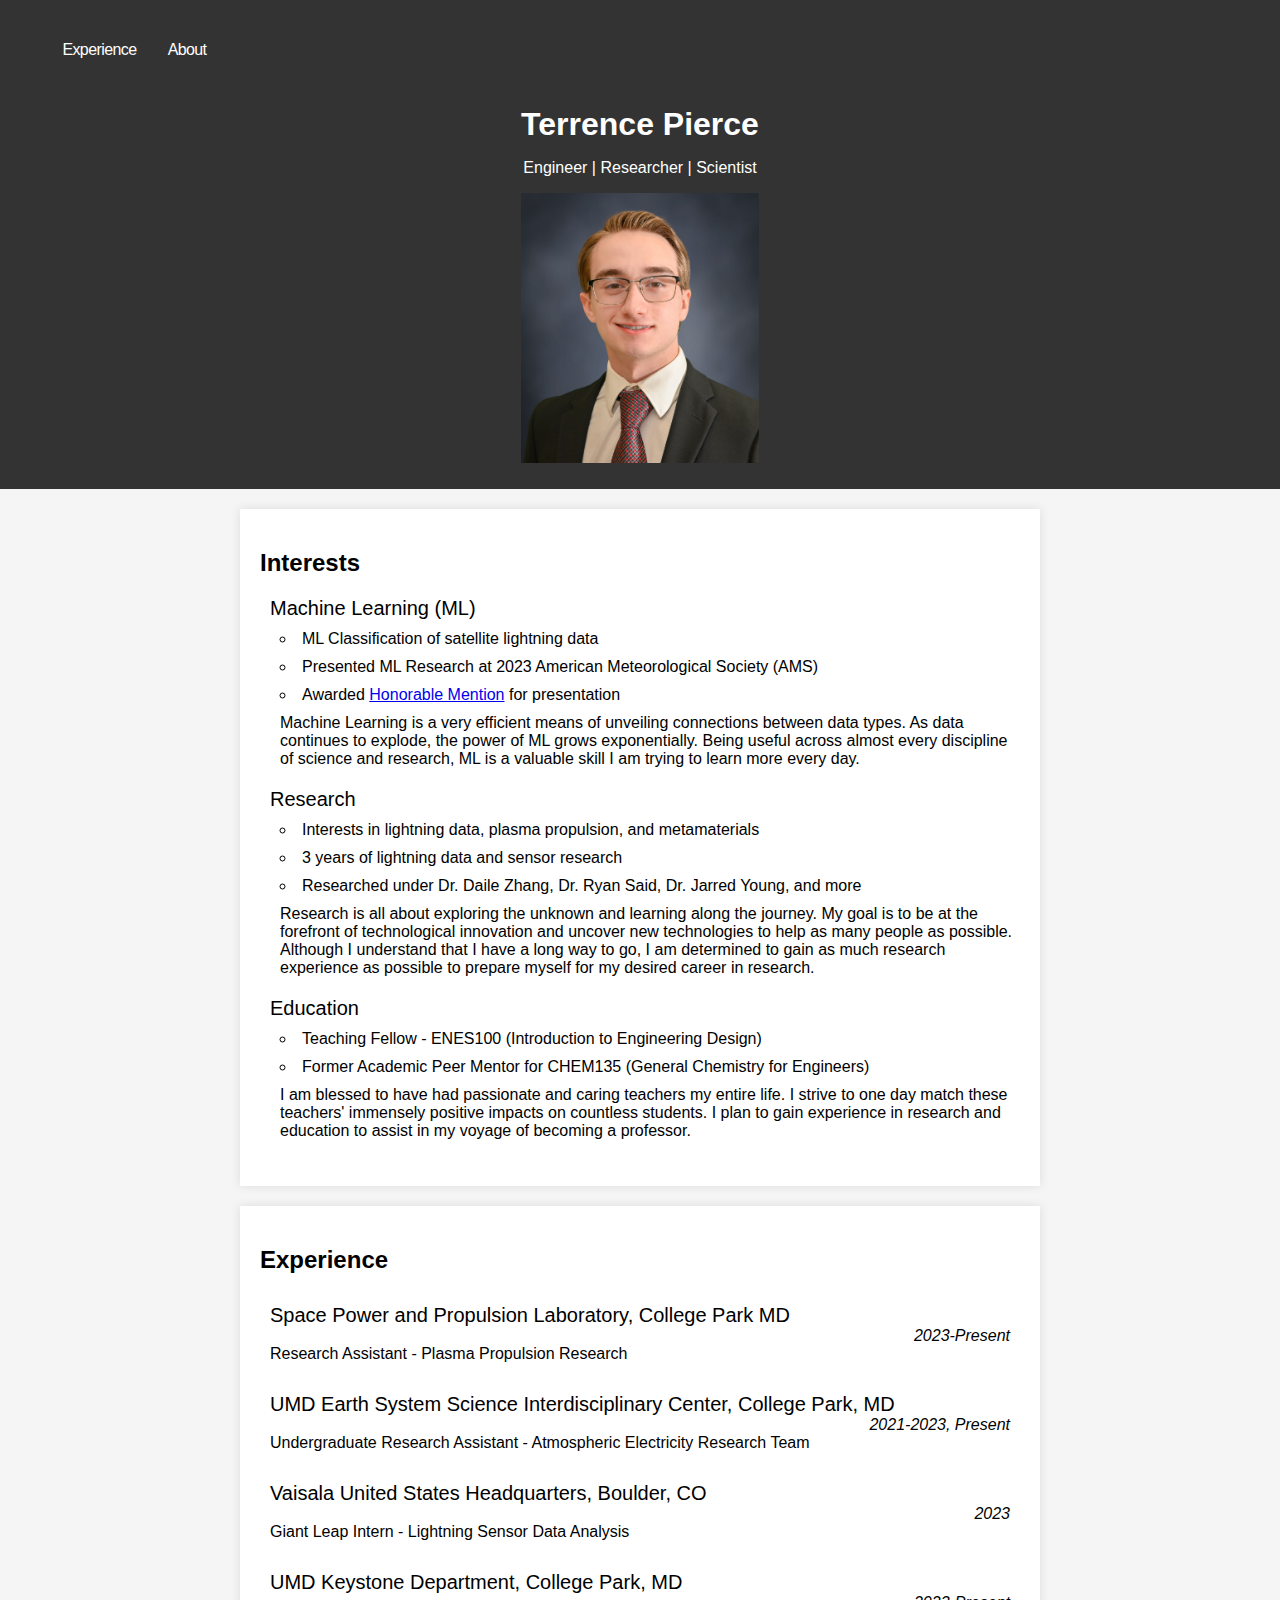
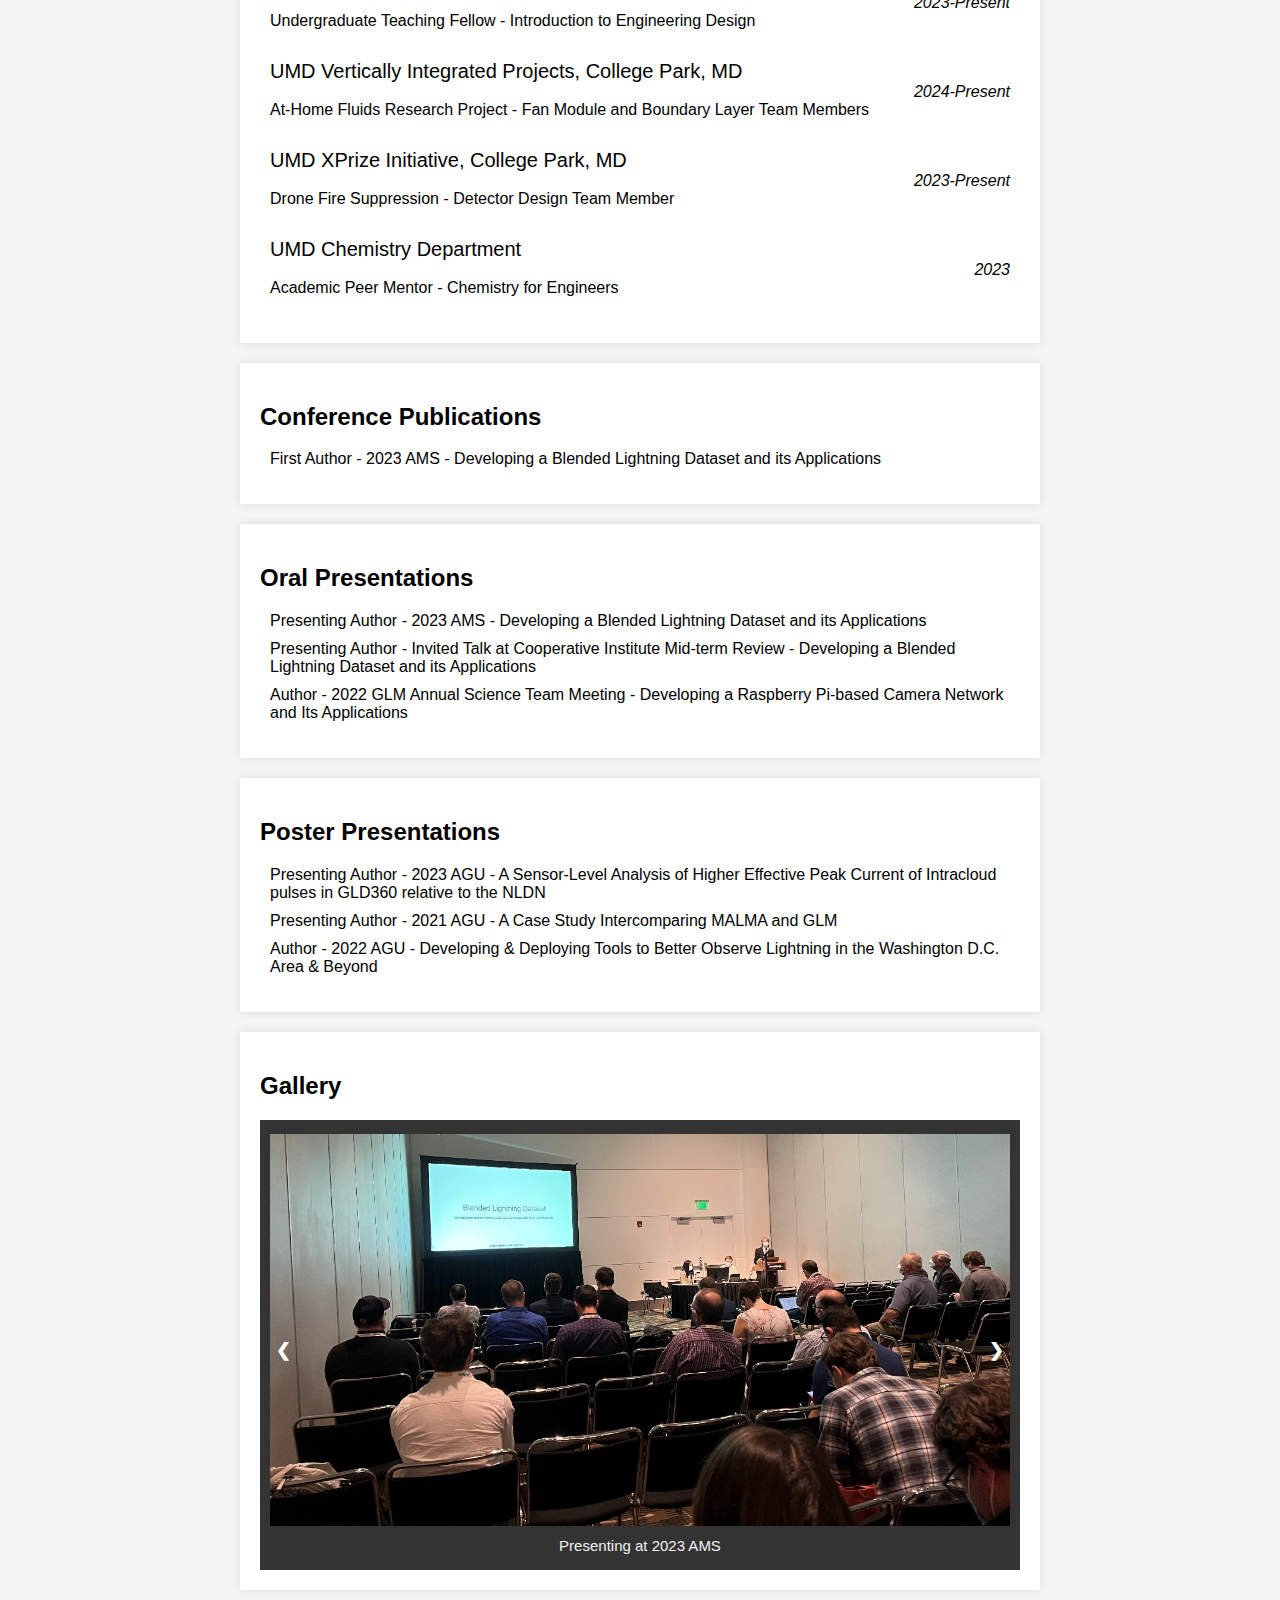
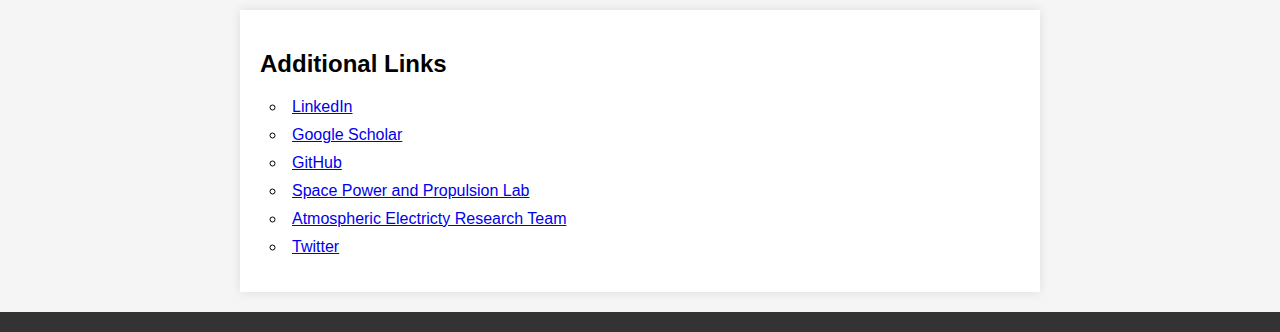
==== commit bd7164cf: "menu reset bug fix" ====
--- a/index.html
+++ b/index.html
@@ -37,7 +37,7 @@
     <body>
 
         <div id="app-header"></div>
-        <script src="https://TerrencePierce.com/header.js"></script>
+        <script src="header.js"></script>
 
         <section id="interests">
             <h2>Interests</h2>
@@ -376,7 +376,7 @@
               dots[slideIndex-1].className += " active";
             }
             </script>
-        <script src="https://TerrencePierce.com/headerFunc.js" defer></script>
+        <script src="headerFunc.js" defer></script>
     </body>
 </html>
 
--- a/styles.css
+++ b/styles.css
@@ -290,7 +290,9 @@
     background-color: #333;
     color:white;
     border-radius: 4px;
-    border-color: white
+    border-color: white;
+    text-decoration: none;
+
   }
   
   .menu-bar .nav-link:hover,
@@ -349,6 +351,9 @@
     padding: 0.5rem 0;
     border-radius: 7px;
     transition: 0.1s ease-in-out;
+    justify-content: center;
+    color: black;
+    text-decoration: none;
   }
   
   .dropdown-link p {
@@ -460,6 +465,7 @@
       font-weight: 600;
       font-size: 1.2rem;
       margin: 0;
+      text-decoration: none;
     }
   
     .menu-bar li:first-child .dropdown {
@@ -593,4 +599,5 @@
   z-index: 2; /* and place it over the hamburger */
   
   -webkit-touch-callout: none;
-}+}
+
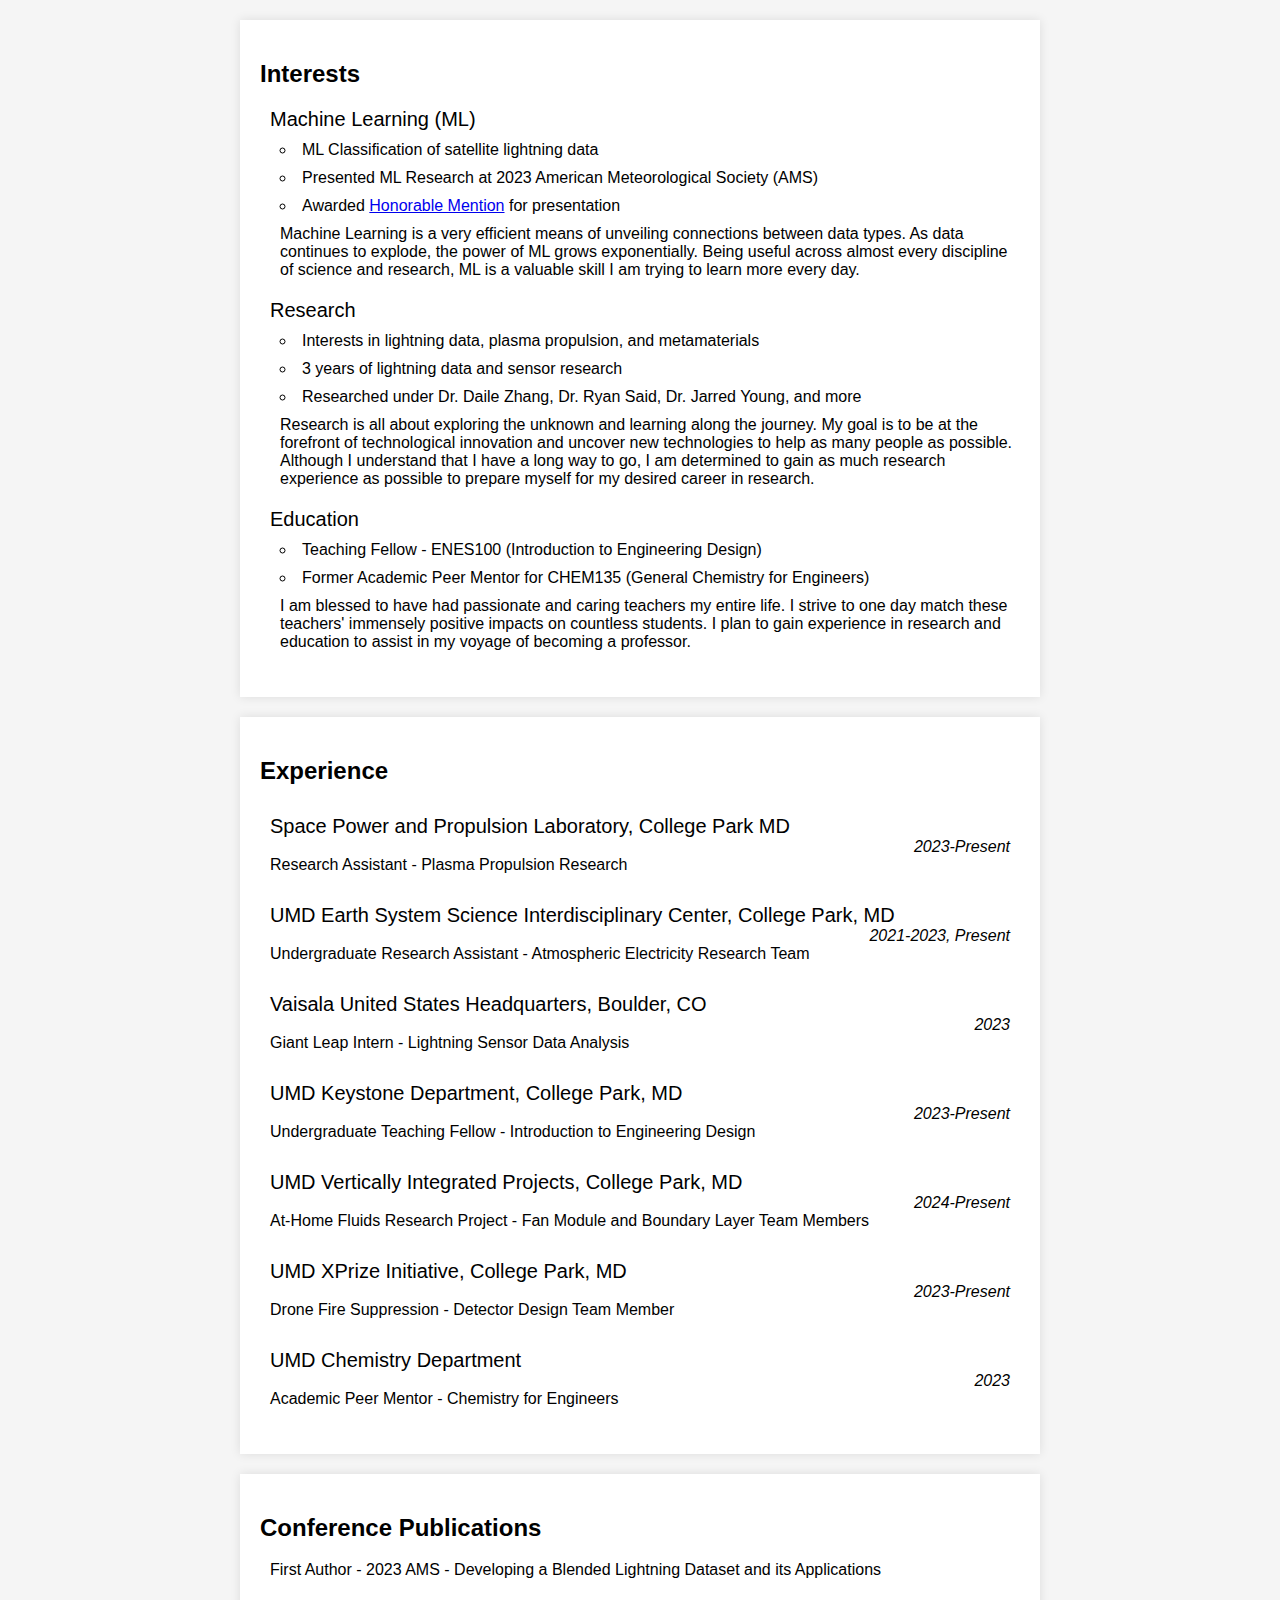
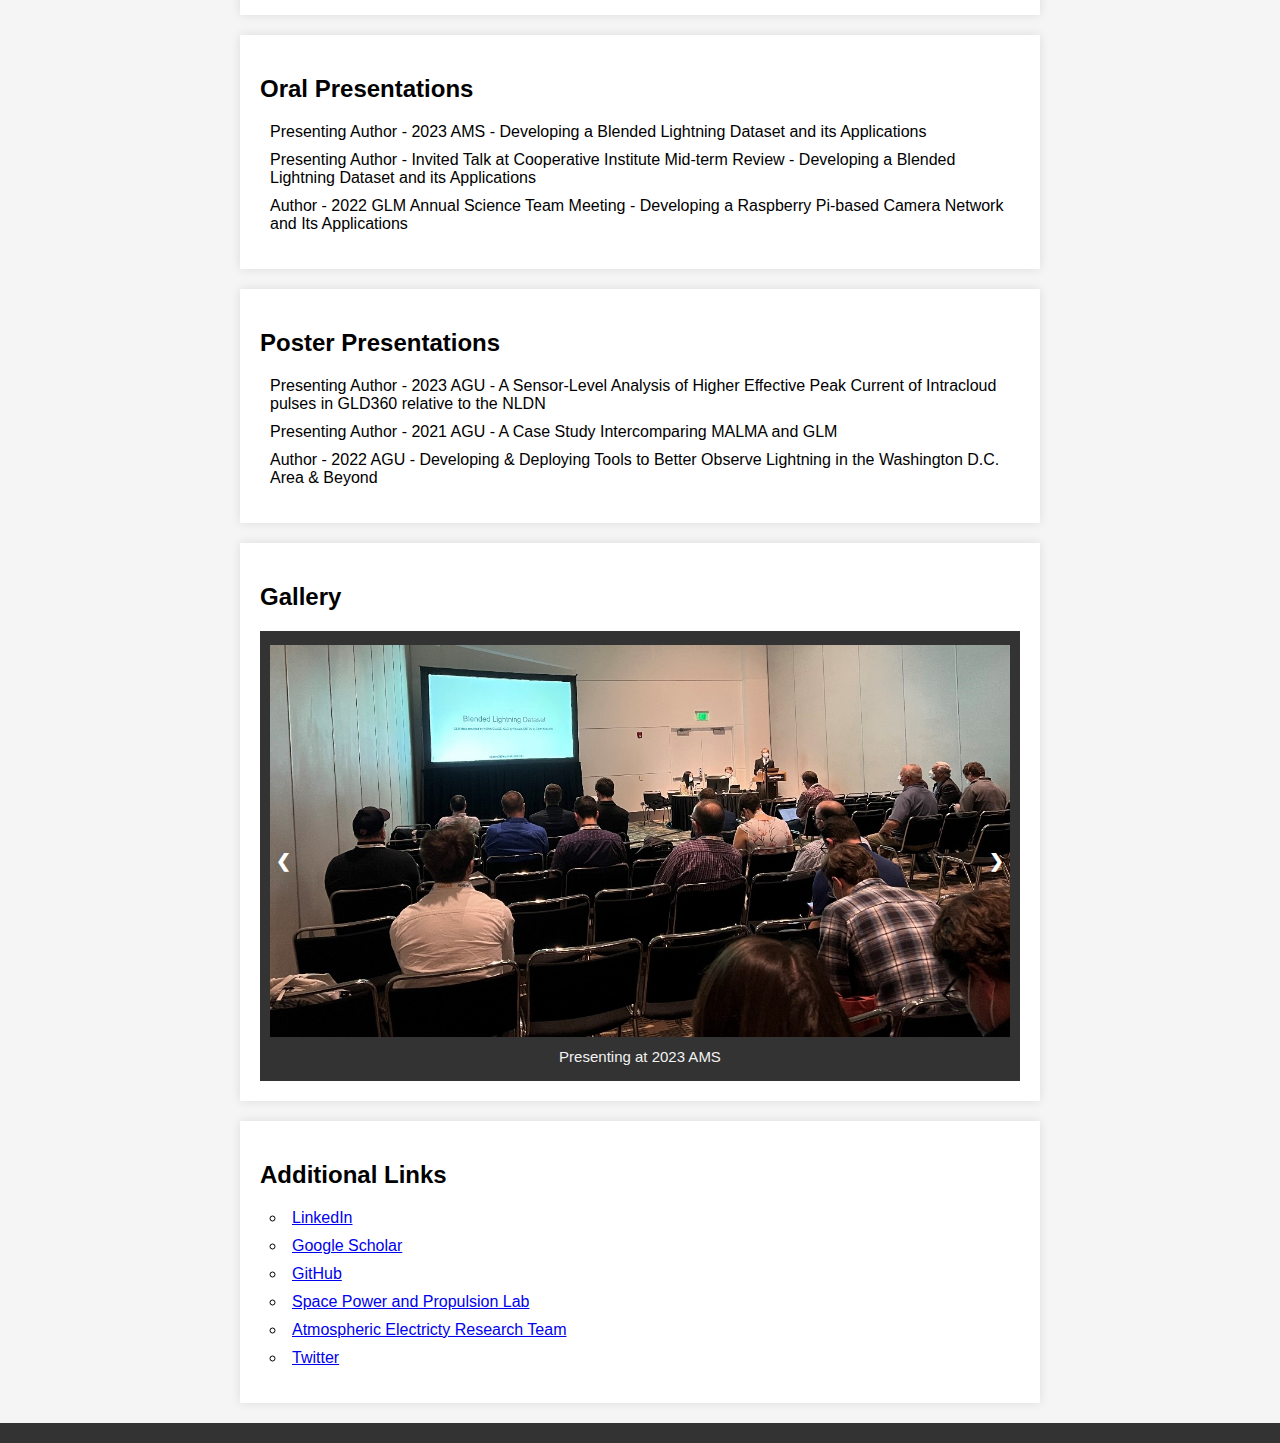
==== commit e34e01f7: "reference bug fix" ====
--- a/index.html
+++ b/index.html
@@ -37,7 +37,7 @@
     <body>
 
         <div id="app-header"></div>
-        <script src="header.js"></script>
+        <script src="https://TerrencePierce.com/header.js"></script>
 
         <section id="interests">
             <h2>Interests</h2>
@@ -376,7 +376,7 @@
               dots[slideIndex-1].className += " active";
             }
             </script>
-        <script src="headerFunc.js" defer></script>
+        <script src="https://TerrencePierce.com/headerFunc.js" defer></script>
     </body>
 </html>
 
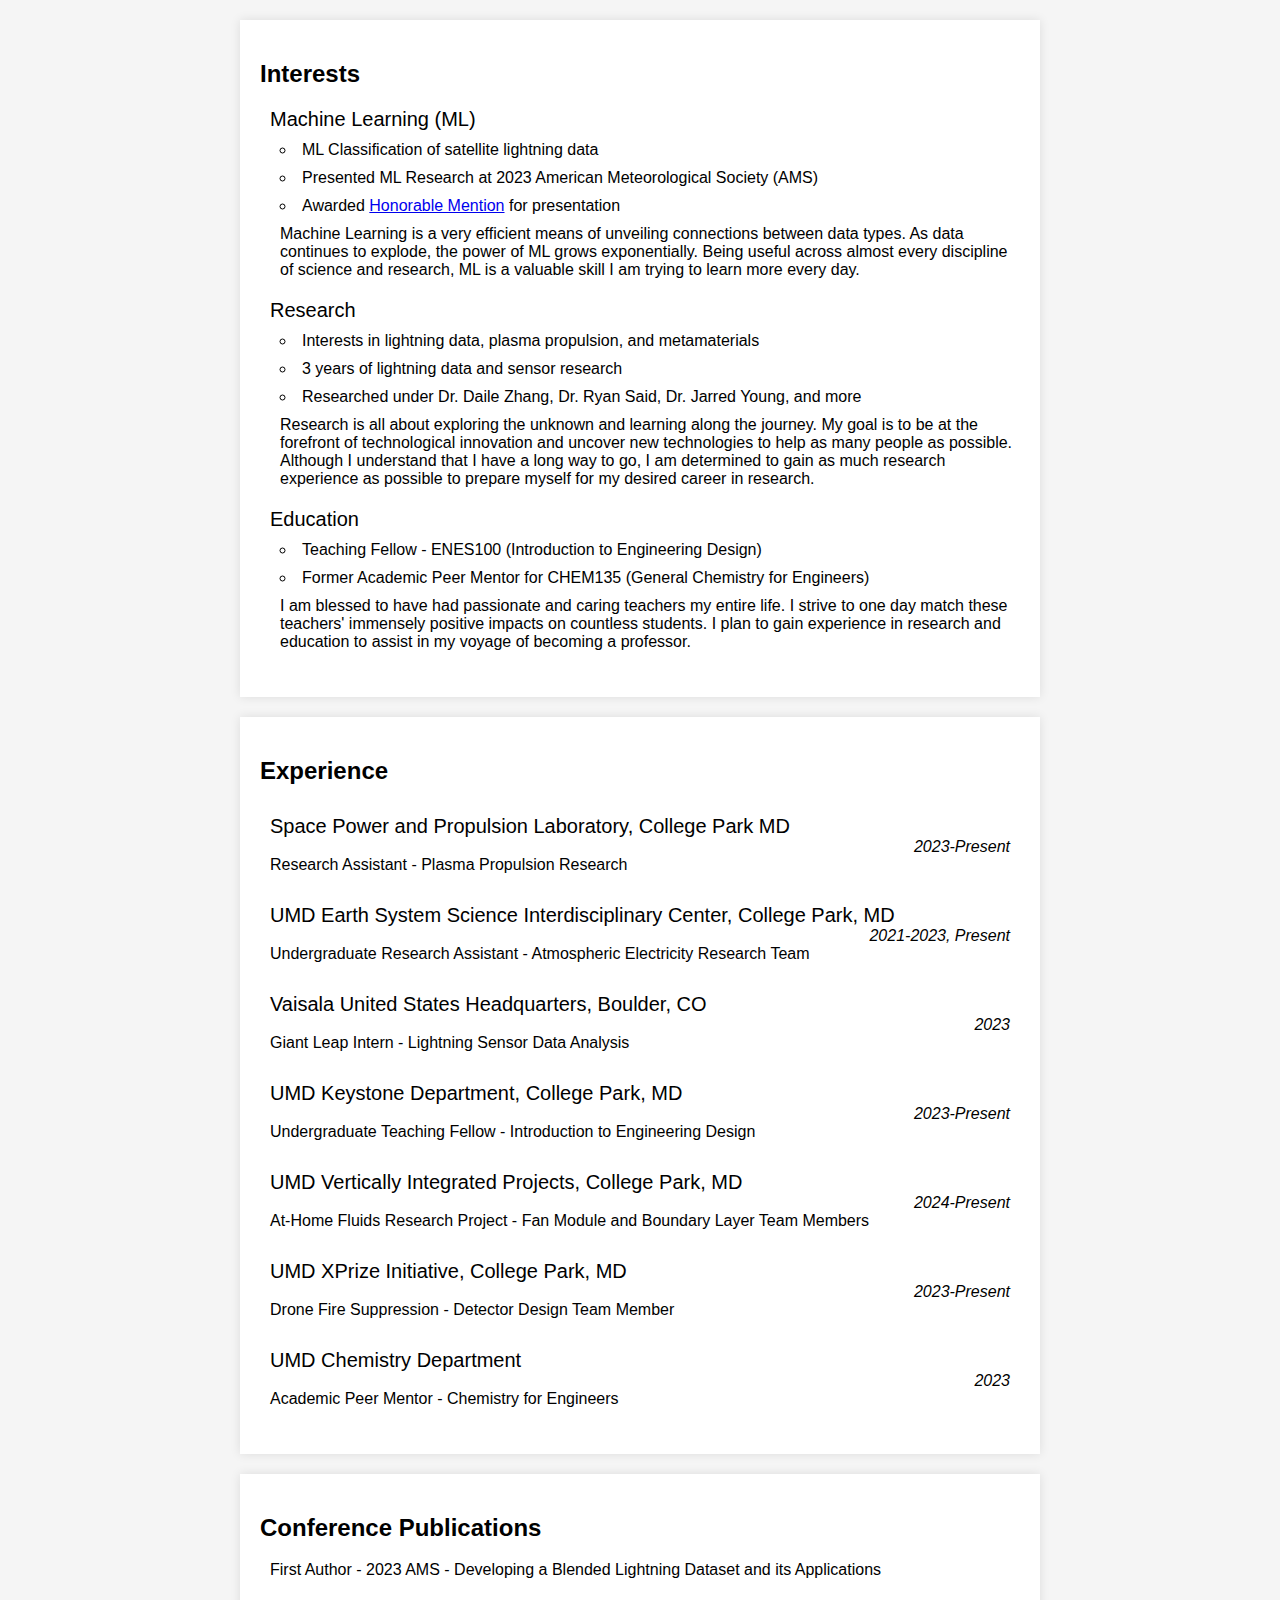
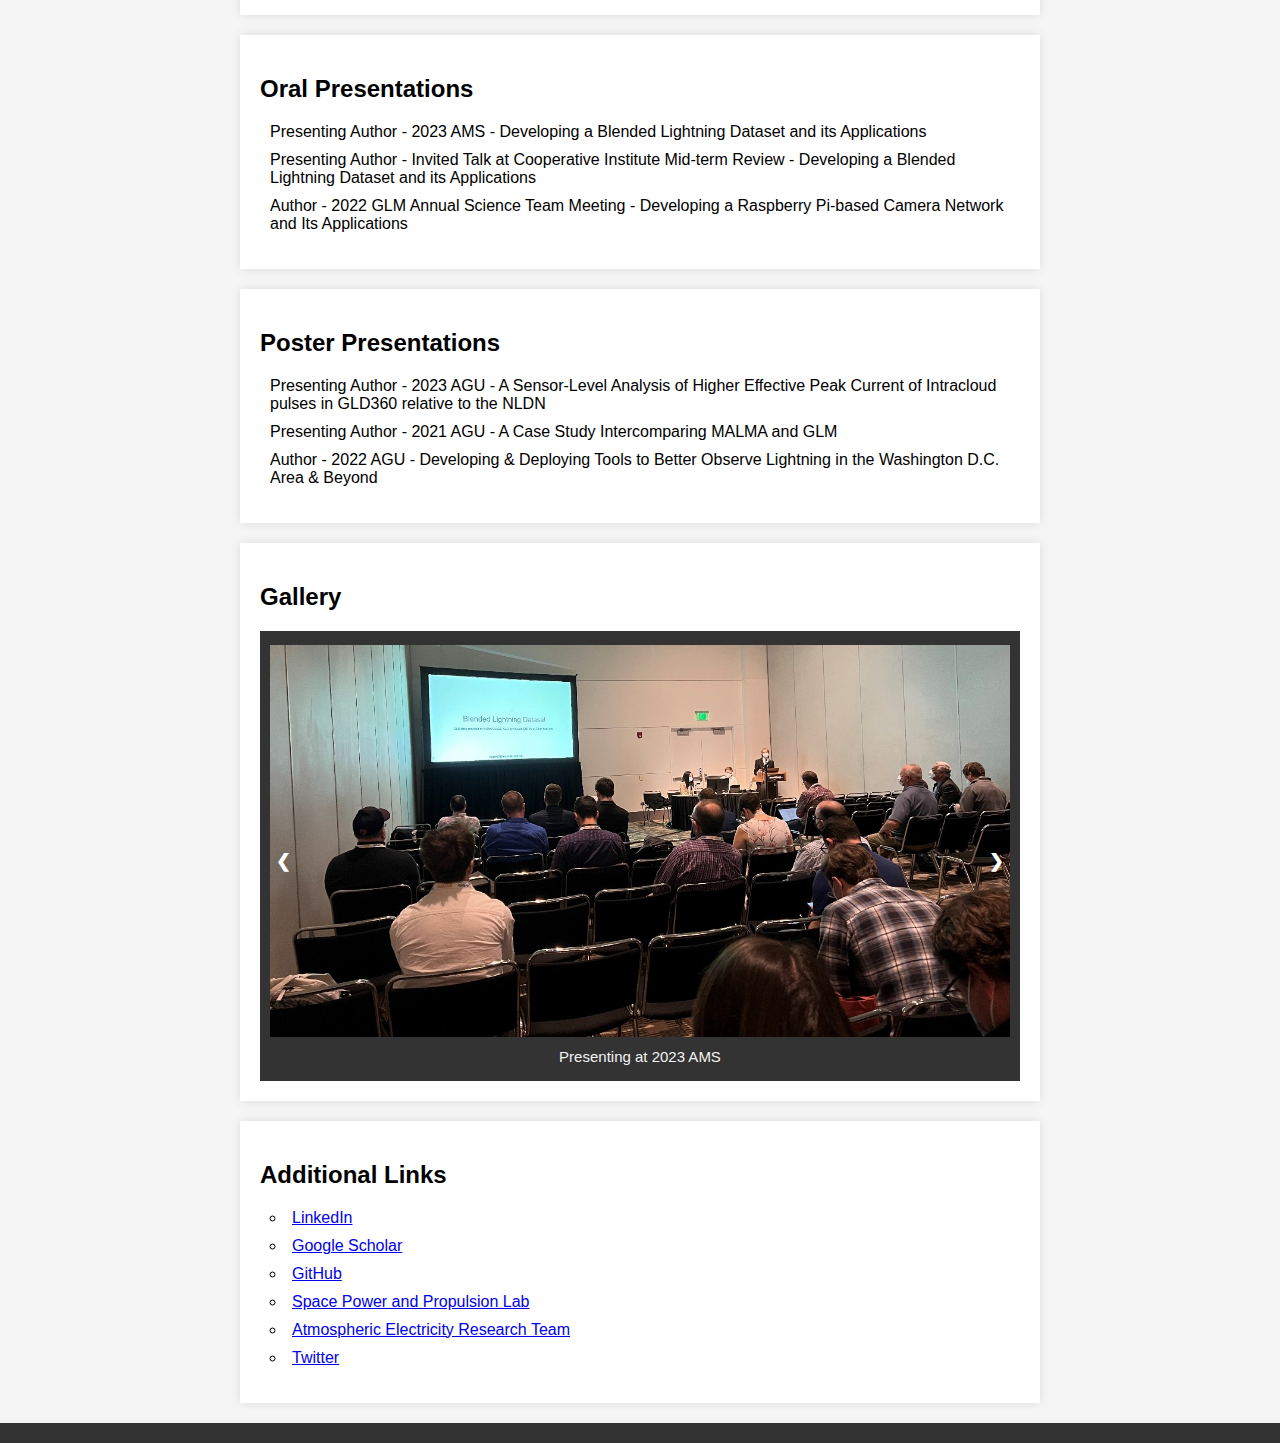
==== commit 8fd58598: "Minor fix" ====
--- a/index.html
+++ b/index.html
@@ -4,7 +4,7 @@
         <title>Terrence Pierce - Home Page</title>
         <meta property="og:site_name" content="Terrence Pierce" />
         <meta name="title" property="og:title"
-        content="Terrence Pierce - Home Page" />
+            content="Terrence Pierce - Home Page" />
         <meta name="twitter:title" content="Terrence Pierce - Home Page" />
         <meta NAME="description"
             CONTENT="I am a researcher with 3 years of experience and over 4 years of industry-level coding experience pursuing my B.S. in Mechanical Engineering.">
@@ -335,7 +335,7 @@
                             href="https://lightningdev.umd.edu/aert/Members.html"
                             target="_blank"
                             rel="noopener noreferrer">Atmospheric
-                            Electricty Research Team</a></li>
+                            Electricity Research Team</a></li>
                     <li class="bullet"><a
                             href="https://twitter.com/TerrenceCPierce"
                             target="_blank"
@@ -379,4 +379,3 @@
         <script src="https://TerrencePierce.com/headerFunc.js" defer></script>
     </body>
 </html>
-
--- a/styles.css
+++ b/styles.css
@@ -253,10 +253,16 @@
 .container {
     display: flex;
     align-items: center;
-    justify-content: space-between;
     column-gap: 2rem;
     height: 90px;
     padding: 1.2rem 3rem 0rem 3rem;
+    justify-content: space-between;
+  }
+  .nav-bar-container {
+    display: flex;
+    align-items: center;
+    height: 90px;
+    padding: 1.2rem 3rem 0rem 3rem;
   }
   
   .menu {
@@ -281,7 +287,7 @@
   }
   
   .menu-bar .nav-link {
-    font-size: 1rem;
+    font-size: 1.5rem;
     font-weight: 500;
     letter-spacing: -0.6px;
     padding: 0.3rem;
@@ -320,14 +326,16 @@
     visibility: hidden;
     opacity: 0;
     transform: scale(0.97) translateX(-5px);
-    transition: 0.1s ease-in-out;
+    transition: 0.23s ease-in-out;
     box-shadow: var(--shadow);
   }
   
   .dropdown.active {
     visibility: visible;
     opacity: 1;
-    transform: scale(1) translateX(10px);
+    transition: 0.23s ease-in-out;
+    transform: scale(1) translateX(10px) translateY(10px);
+    
   }
   
   .dropdown ul {
@@ -403,6 +411,10 @@
   }
   
   @media (max-width: 1100px) {
+    .nav-bar-container {
+      justify-content: space-between;
+    }
+
     #hamburger {
       display: block;
     }
@@ -497,7 +509,7 @@
     color: var(--white);
     text-align: center;
     padding: 0.6rem 1.4rem;
-    font-size: 1rem;
+    font-size: 3.5rem;
     font-weight: 500;
     border-radius: 5px;
   }
@@ -590,8 +602,8 @@
   width: 40px;
   height: 32px;
   position: absolute;
-  top: 1.2rem;
-  right: 1rem;
+  top: 2rem;
+  right: 4rem;
   
   cursor: pointer;
   
@@ -601,3 +613,6 @@
   -webkit-touch-callout: none;
 }
 
+#home-btn {
+  color:white;
+}